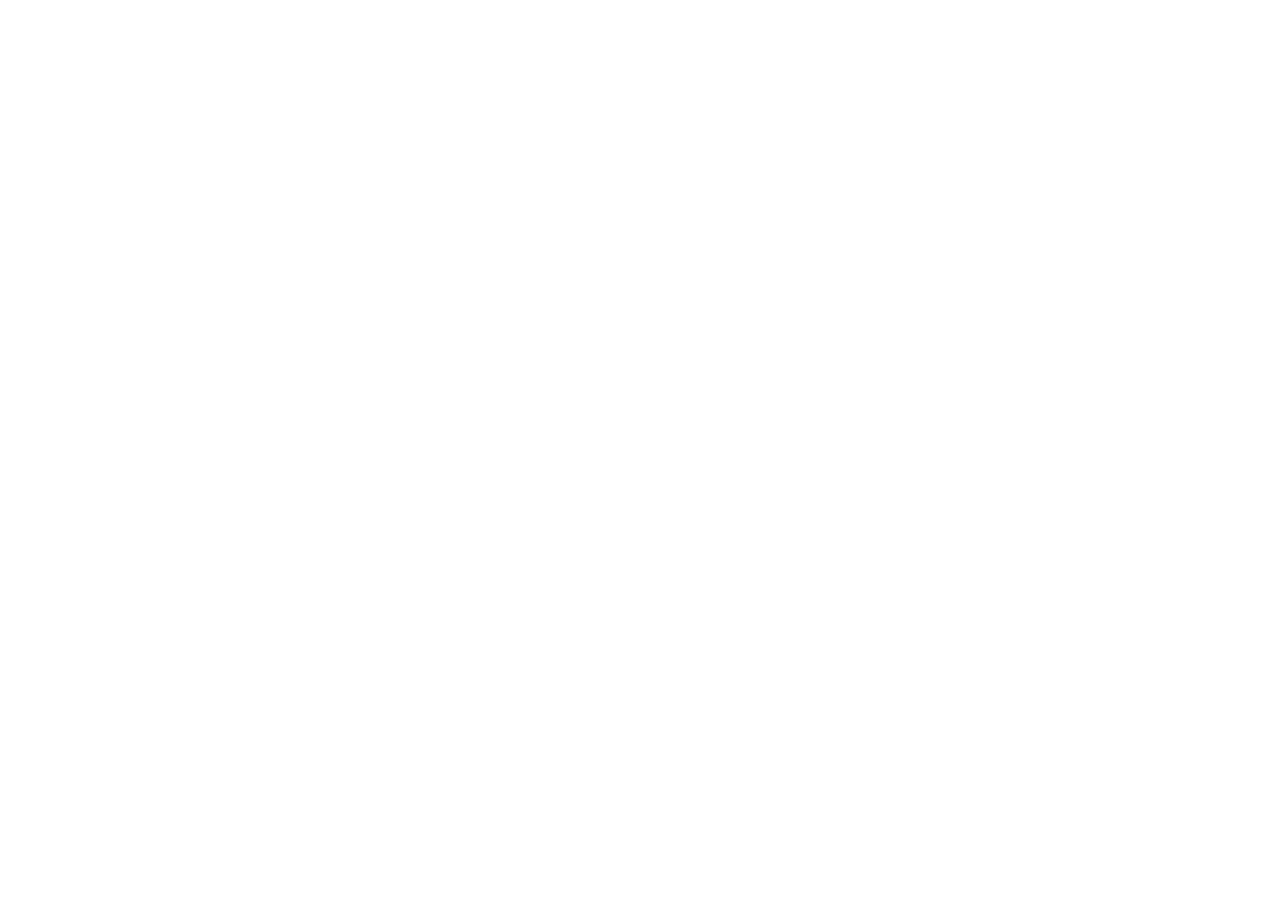
==== index.html @ 2063af62 "提交" ====
<!DOCTYPE html>
<html lang="zh-CN">

<head>
    <meta charset="UTF-8">
    <meta name="viewport" content="width=device-width, initial-scale=1.0">
    <meta http-equiv="X-UA-Compatible" content="ie=edge">
    <title>Document</title>
</head>

<body>

</body>

</html>
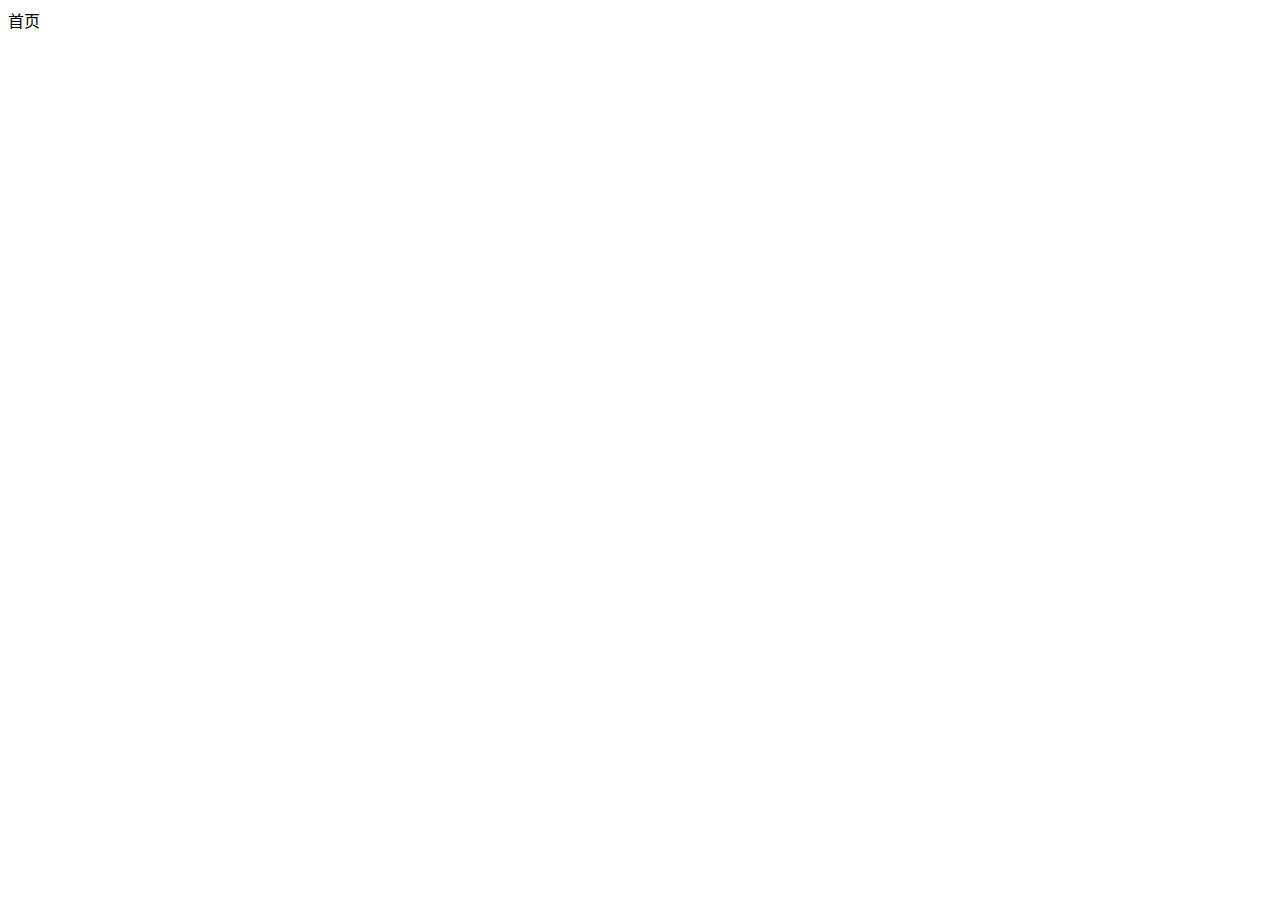
==== commit bdd2f0d2: "已经完成了登录和注册功能" ====
--- a/index.html
+++ b/index.html
@@ -9,7 +9,7 @@
 </head>
 
 <body>
-
+    首页
 </body>
 
 </html>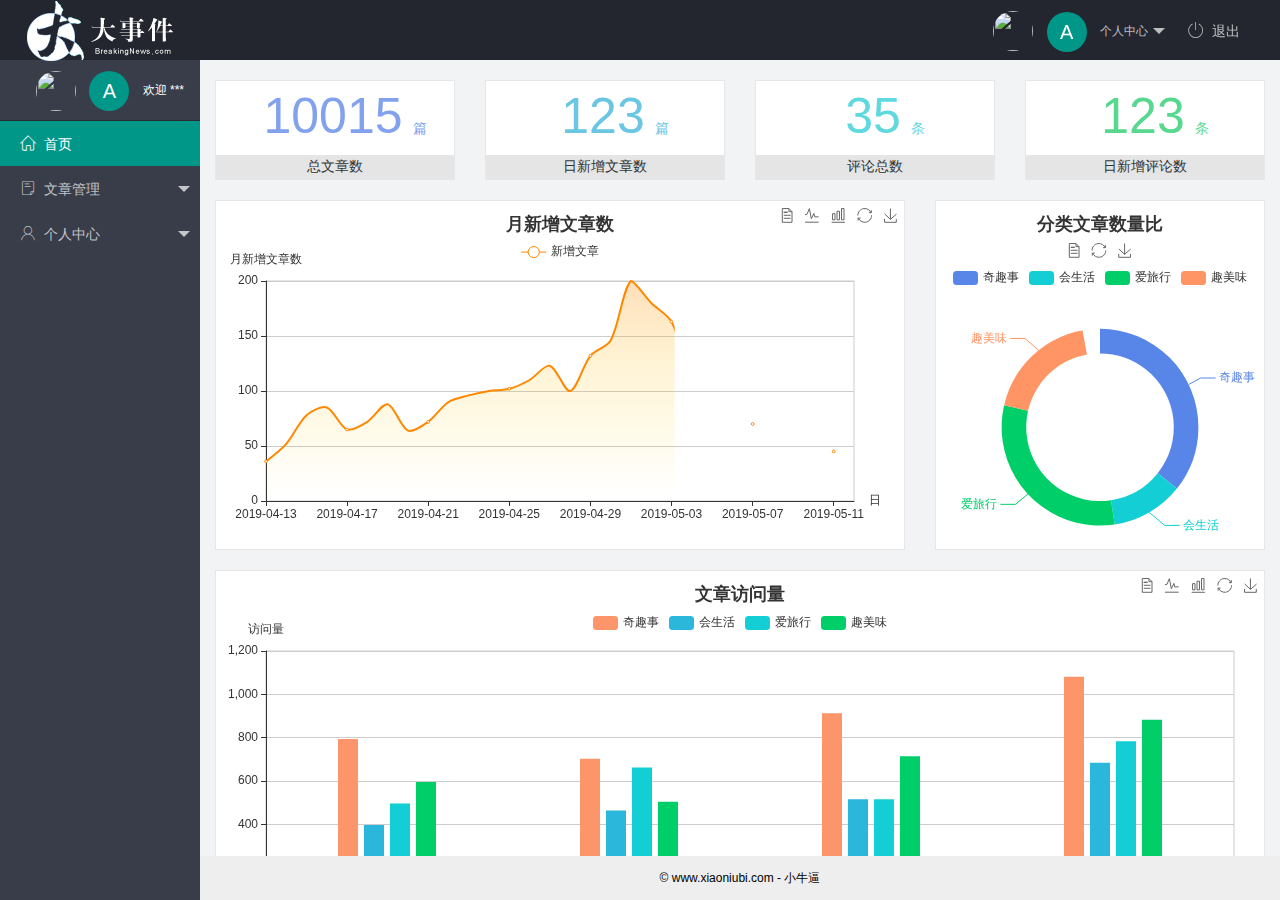
==== commit d92755c7: "完成了主页功能的开发" ====
--- a/index.html
+++ b/index.html
@@ -1,15 +1,106 @@
 <!DOCTYPE html>
-<html lang="zh-CN">
+<html lang="en">
 
 <head>
-    <meta charset="UTF-8">
-    <meta name="viewport" content="width=device-width, initial-scale=1.0">
-    <meta http-equiv="X-UA-Compatible" content="ie=edge">
-    <title>Document</title>
+    <meta charset="UTF-8" />
+    <meta name="viewport" content="width=device-width, initial-scale=1.0" />
+    <title>后台主页</title>
+    <!-- 导入 layui 的样式表 -->
+    <link rel="stylesheet" href="/assets/lib/layui/css/layui.css" />
+    <!-- 导入第三方图标库 -->
+    <link rel="stylesheet" href="/assets/fonts/iconfont.css" />
+    <!-- 导入自己的css -->
+    <link rel="stylesheet" href="/assets/css/index.css">
 </head>
 
-<body>
-    首页
+<body class="layui-layout-body">
+    <div class="layui-layout layui-layout-admin">
+        <div class="layui-header">
+            <div class="layui-logo">
+                <img src="/assets/images/logo.png" alt="" />
+            </div>
+            <!-- 头部区域（可配合layui已有的水平导航） -->
+            <ul class="layui-nav layui-layout-right">
+                <li class="layui-nav-item">
+                    <a href="javascript:;" class="userinfo">
+                        <img src="http://t.cn/RCzsdCq" class="layui-nav-img" />
+                        <span class="text-avatar">A</span>
+                        个人中心
+                    </a>
+                    <dl class="layui-nav-child">
+                        <dd><a href="">基本资料</a></dd>
+                        <dd><a href="">更换头像</a></dd>
+                        <dd><a href="">重置密码</a></dd>
+                    </dl>
+                </li>
+                <li class="layui-nav-item" id="btnLogout">
+                    <a href="javascript:;"><span class="iconfont icon-tuichu"></span>退出</a>
+                </li>
+            </ul>
+        </div>
+
+        <div class="layui-side layui-bg-black">
+            <div class="layui-side-scroll">
+                <div class="userinfo">
+                    <img src="http://t.cn/RCzsdCq" class="layui-nav-img" />
+                    <span class="text-avatar">A</span>
+                    <span id="welcome">欢迎 ***</span>
+                </div>
+                <!-- 左侧导航区域（可配合layui已有的垂直导航） -->
+                <ul class="layui-nav layui-nav-tree" lay-shrink="all">
+                    <li class="layui-nav-item layui-this">
+                        <a href="/home/dashboard.html" target="fm"><span class="iconfont icon-home "></span>首页</a>
+                    </li>
+                    <li class="layui-nav-item">
+                        <a class="" href="javascript:;"><span class="iconfont icon-16"></span>文章管理</a>
+                        <dl class="layui-nav-child">
+                            <dd>
+                                <a href="javascript:;"><i class="layui-icon layui-icon-app"></i>文章类别</a>
+                            </dd>
+                            <dd>
+                                <a href="javascript:;"><i class="layui-icon layui-icon-app"></i>文章列表</a>
+                            </dd>
+                            <dd>
+                                <a href="javascript:;"><i class="layui-icon layui-icon-app"></i>发布文章</a>
+                            </dd>
+                        </dl>
+                    </li>
+                    <li class="layui-nav-item">
+                        <a href="javascript:;"><span class="iconfont icon-user"></span>个人中心</a>
+                        <dl class="layui-nav-child">
+                            <dd>
+                                <a href="javascript:;"><i class="layui-icon layui-icon-app"></i>基本资料</a>
+                            </dd>
+                            <dd>
+                                <a href="javascript:;"><i class="layui-icon layui-icon-app"></i>更换头像</a>
+                            </dd>
+                            <dd>
+                                <a href="javascript:;"><i class="layui-icon layui-icon-app"></i>重置密码</a>
+                            </dd>
+                        </dl>
+                    </li>
+                </ul>
+            </div>
+        </div>
+
+        <div class="layui-body">
+            <!-- 内容主体区域 -->
+            <iframe name="fm" src="/home/dashboard.html" frameborder="0"></iframe>
+        </div>
+
+        <div class="layui-footer">
+            <!-- 底部固定区域 -->
+            © www.xiaoniubi.com - 小牛逼
+        </div>
+    </div>
+    <!-- 导入 layui 的JS文件 -->
+    <script src="/assets/lib/layui/layui.all.js"></script>
+    <!-- 导入 jQuery -->
+    <script src="/assets/lib/jquery.js"></script>
+    <!-- 导入自己封装的 baseAPI -->
+    <script src="/assets/js/baseAPI.js"></script>
+    <!-- 导入自己的 js 文件 -->
+    <script src="/assets/js/index.js"></script>
 </body>
 
 </html>--- a/assets/lib/layui/css/layui.css
+++ b/assets/lib/layui/css/layui.css
@@ -0,0 +1,2 @@
+/** layui-v2.5.5 MIT License By https://www.layui.com */
+ .layui-inline,img{display:inline-block;vertical-align:middle}h1,h2,h3,h4,h5,h6{font-weight:400}.layui-edge,.layui-header,.layui-inline,.layui-main{position:relative}.layui-body,.layui-edge,.layui-elip{overflow:hidden}.layui-btn,.layui-edge,.layui-inline,img{vertical-align:middle}.layui-btn,.layui-disabled,.layui-icon,.layui-unselect{-moz-user-select:none;-webkit-user-select:none;-ms-user-select:none}.layui-elip,.layui-form-checkbox span,.layui-form-pane .layui-form-label{text-overflow:ellipsis;white-space:nowrap}.layui-breadcrumb,.layui-tree-btnGroup{visibility:hidden}blockquote,body,button,dd,div,dl,dt,form,h1,h2,h3,h4,h5,h6,input,li,ol,p,pre,td,textarea,th,ul{margin:0;padding:0;-webkit-tap-highlight-color:rgba(0,0,0,0)}a:active,a:hover{outline:0}img{border:none}li{list-style:none}table{border-collapse:collapse;border-spacing:0}h4,h5,h6{font-size:100%}button,input,optgroup,option,select,textarea{font-family:inherit;font-size:inherit;font-style:inherit;font-weight:inherit;outline:0}pre{white-space:pre-wrap;white-space:-moz-pre-wrap;white-space:-pre-wrap;white-space:-o-pre-wrap;word-wrap:break-word}body{line-height:24px;font:14px Helvetica Neue,Helvetica,PingFang SC,Tahoma,Arial,sans-serif}hr{height:1px;margin:10px 0;border:0;clear:both}a{color:#333;text-decoration:none}a:hover{color:#777}a cite{font-style:normal;*cursor:pointer}.layui-border-box,.layui-border-box *{box-sizing:border-box}.layui-box,.layui-box *{box-sizing:content-box}.layui-clear{clear:both;*zoom:1}.layui-clear:after{content:'\20';clear:both;*zoom:1;display:block;height:0}.layui-inline{*display:inline;*zoom:1}.layui-edge{display:inline-block;width:0;height:0;border-width:6px;border-style:dashed;border-color:transparent}.layui-edge-top{top:-4px;border-bottom-color:#999;border-bottom-style:solid}.layui-edge-right{border-left-color:#999;border-left-style:solid}.layui-edge-bottom{top:2px;border-top-color:#999;border-top-style:solid}.layui-edge-left{border-right-color:#999;border-right-style:solid}.layui-disabled,.layui-disabled:hover{color:#d2d2d2!important;cursor:not-allowed!important}.layui-circle{border-radius:100%}.layui-show{display:block!important}.layui-hide{display:none!important}@font-face{font-family:layui-icon;src:url(../font/iconfont.eot?v=250);src:url(../font/iconfont.eot?v=250#iefix) format('embedded-opentype'),url(../font/iconfont.woff2?v=250) format('woff2'),url(../font/iconfont.woff?v=250) format('woff'),url(../font/iconfont.ttf?v=250) format('truetype'),url(../font/iconfont.svg?v=250#layui-icon) format('svg')}.layui-icon{font-family:layui-icon!important;font-size:16px;font-style:normal;-webkit-font-smoothing:antialiased;-moz-osx-font-smoothing:grayscale}.layui-icon-reply-fill:before{content:"\e611"}.layui-icon-set-fill:before{content:"\e614"}.layui-icon-menu-fill:before{content:"\e60f"}.layui-icon-search:before{content:"\e615"}.layui-icon-share:before{content:"\e641"}.layui-icon-set-sm:before{content:"\e620"}.layui-icon-engine:before{content:"\e628"}.layui-icon-close:before{content:"\1006"}.layui-icon-close-fill:before{content:"\1007"}.layui-icon-chart-screen:before{content:"\e629"}.layui-icon-star:before{content:"\e600"}.layui-icon-circle-dot:before{content:"\e617"}.layui-icon-chat:before{content:"\e606"}.layui-icon-release:before{content:"\e609"}.layui-icon-list:before{content:"\e60a"}.layui-icon-chart:before{content:"\e62c"}.layui-icon-ok-circle:before{content:"\1005"}.layui-icon-layim-theme:before{content:"\e61b"}.layui-icon-table:before{content:"\e62d"}.layui-icon-right:before{content:"\e602"}.layui-icon-left:before{content:"\e603"}.layui-icon-cart-simple:before{content:"\e698"}.layui-icon-face-cry:before{content:"\e69c"}.layui-icon-face-smile:before{content:"\e6af"}.layui-icon-survey:before{content:"\e6b2"}.layui-icon-tree:before{content:"\e62e"}.layui-icon-upload-circle:before{content:"\e62f"}.layui-icon-add-circle:before{content:"\e61f"}.layui-icon-download-circle:before{content:"\e601"}.layui-icon-templeate-1:before{content:"\e630"}.layui-icon-util:before{content:"\e631"}.layui-icon-face-surprised:before{content:"\e664"}.layui-icon-edit:before{content:"\e642"}.layui-icon-speaker:before{content:"\e645"}.layui-icon-down:before{content:"\e61a"}.layui-icon-file:before{content:"\e621"}.layui-icon-layouts:before{content:"\e632"}.layui-icon-rate-half:before{content:"\e6c9"}.layui-icon-add-circle-fine:before{content:"\e608"}.layui-icon-prev-circle:before{content:"\e633"}.layui-icon-read:before{content:"\e705"}.layui-icon-404:before{content:"\e61c"}.layui-icon-carousel:before{content:"\e634"}.layui-icon-help:before{content:"\e607"}.layui-icon-code-circle:before{content:"\e635"}.layui-icon-water:before{content:"\e636"}.layui-icon-username:before{content:"\e66f"}.layui-icon-find-fill:before{content:"\e670"}.layui-icon-about:before{content:"\e60b"}.layui-icon-location:before{content:"\e715"}.layui-icon-up:before{content:"\e619"}.layui-icon-pause:before{content:"\e651"}.layui-icon-date:before{content:"\e637"}.layui-icon-layim-uploadfile:before{content:"\e61d"}.layui-icon-delete:before{content:"\e640"}.layui-icon-play:before{content:"\e652"}.layui-icon-top:before{content:"\e604"}.layui-icon-friends:before{content:"\e612"}.layui-icon-refresh-3:before{content:"\e9aa"}.layui-icon-ok:before{content:"\e605"}.layui-icon-layer:before{content:"\e638"}.layui-icon-face-smile-fine:before{content:"\e60c"}.layui-icon-dollar:before{content:"\e659"}.layui-icon-group:before{content:"\e613"}.layui-icon-layim-download:before{content:"\e61e"}.layui-icon-picture-fine:before{content:"\e60d"}.layui-icon-link:before{content:"\e64c"}.layui-icon-diamond:before{content:"\e735"}.layui-icon-log:before{content:"\e60e"}.layui-icon-rate-solid:before{content:"\e67a"}.layui-icon-fonts-del:before{content:"\e64f"}.layui-icon-unlink:before{content:"\e64d"}.layui-icon-fonts-clear:before{content:"\e639"}.layui-icon-triangle-r:before{content:"\e623"}.layui-icon-circle:before{content:"\e63f"}.layui-icon-radio:before{content:"\e643"}.layui-icon-align-center:before{content:"\e647"}.layui-icon-align-right:before{content:"\e648"}.layui-icon-align-left:before{content:"\e649"}.layui-icon-loading-1:before{content:"\e63e"}.layui-icon-return:before{content:"\e65c"}.layui-icon-fonts-strong:before{content:"\e62b"}.layui-icon-upload:before{content:"\e67c"}.layui-icon-dialogue:before{content:"\e63a"}.layui-icon-video:before{content:"\e6ed"}.layui-icon-headset:before{content:"\e6fc"}.layui-icon-cellphone-fine:before{content:"\e63b"}.layui-icon-add-1:before{content:"\e654"}.layui-icon-face-smile-b:before{content:"\e650"}.layui-icon-fonts-html:before{content:"\e64b"}.layui-icon-form:before{content:"\e63c"}.layui-icon-cart:before{content:"\e657"}.layui-icon-camera-fill:before{content:"\e65d"}.layui-icon-tabs:before{content:"\e62a"}.layui-icon-fonts-code:before{content:"\e64e"}.layui-icon-fire:before{content:"\e756"}.layui-icon-set:before{content:"\e716"}.layui-icon-fonts-u:before{content:"\e646"}.layui-icon-triangle-d:before{content:"\e625"}.layui-icon-tips:before{content:"\e702"}.layui-icon-picture:before{content:"\e64a"}.layui-icon-more-vertical:before{content:"\e671"}.layui-icon-flag:before{content:"\e66c"}.layui-icon-loading:before{content:"\e63d"}.layui-icon-fonts-i:before{content:"\e644"}.layui-icon-refresh-1:before{content:"\e666"}.layui-icon-rmb:before{content:"\e65e"}.layui-icon-home:before{content:"\e68e"}.layui-icon-user:before{content:"\e770"}.layui-icon-notice:before{content:"\e667"}.layui-icon-login-weibo:before{content:"\e675"}.layui-icon-voice:before{content:"\e688"}.layui-icon-upload-drag:before{content:"\e681"}.layui-icon-login-qq:before{content:"\e676"}.layui-icon-snowflake:before{content:"\e6b1"}.layui-icon-file-b:before{content:"\e655"}.layui-icon-template:before{content:"\e663"}.layui-icon-auz:before{content:"\e672"}.layui-icon-console:before{content:"\e665"}.layui-icon-app:before{content:"\e653"}.layui-icon-prev:before{content:"\e65a"}.layui-icon-website:before{content:"\e7ae"}.layui-icon-next:before{content:"\e65b"}.layui-icon-component:before{content:"\e857"}.layui-icon-more:before{content:"\e65f"}.layui-icon-login-wechat:before{content:"\e677"}.layui-icon-shrink-right:before{content:"\e668"}.layui-icon-spread-left:before{content:"\e66b"}.layui-icon-camera:before{content:"\e660"}.layui-icon-note:before{content:"\e66e"}.layui-icon-refresh:before{content:"\e669"}.layui-icon-female:before{content:"\e661"}.layui-icon-male:before{content:"\e662"}.layui-icon-password:before{content:"\e673"}.layui-icon-senior:before{content:"\e674"}.layui-icon-theme:before{content:"\e66a"}.layui-icon-tread:before{content:"\e6c5"}.layui-icon-praise:before{content:"\e6c6"}.layui-icon-star-fill:before{content:"\e658"}.layui-icon-rate:before{content:"\e67b"}.layui-icon-template-1:before{content:"\e656"}.layui-icon-vercode:before{content:"\e679"}.layui-icon-cellphone:before{content:"\e678"}.layui-icon-screen-full:before{content:"\e622"}.layui-icon-screen-restore:before{content:"\e758"}.layui-icon-cols:before{content:"\e610"}.layui-icon-export:before{content:"\e67d"}.layui-icon-print:before{content:"\e66d"}.layui-icon-slider:before{content:"\e714"}.layui-icon-addition:before{content:"\e624"}.layui-icon-subtraction:before{content:"\e67e"}.layui-icon-service:before{content:"\e626"}.layui-icon-transfer:before{content:"\e691"}.layui-main{width:1140px;margin:0 auto}.layui-header{z-index:1000;height:60px}.layui-header a:hover{transition:all .5s;-webkit-transition:all .5s}.layui-side{position:fixed;left:0;top:0;bottom:0;z-index:999;width:200px;overflow-x:hidden}.layui-side-scroll{position:relative;width:220px;height:100%;overflow-x:hidden}.layui-body{position:absolute;left:200px;right:0;top:0;bottom:0;z-index:998;width:auto;overflow-y:auto;box-sizing:border-box}.layui-layout-body{overflow:hidden}.layui-layout-admin .layui-header{background-color:#23262E}.layui-layout-admin .layui-side{top:60px;width:200px;overflow-x:hidden}.layui-layout-admin .layui-body{position:fixed;top:60px;bottom:44px}.layui-layout-admin .layui-main{width:auto;margin:0 15px}.layui-layout-admin .layui-footer{position:fixed;left:200px;right:0;bottom:0;height:44px;line-height:44px;padding:0 15px;background-color:#eee}.layui-layout-admin .layui-logo{position:absolute;left:0;top:0;width:200px;height:100%;line-height:60px;text-align:center;color:#009688;font-size:16px}.layui-layout-admin .layui-header .layui-nav{background:0 0}.layui-layout-left{position:absolute!important;left:200px;top:0}.layui-layout-right{position:absolute!important;right:0;top:0}.layui-container{position:relative;margin:0 auto;padding:0 15px;box-sizing:border-box}.layui-fluid{position:relative;margin:0 auto;padding:0 15px}.layui-row:after,.layui-row:before{content:'';display:block;clear:both}.layui-col-lg1,.layui-col-lg10,.layui-col-lg11,.layui-col-lg12,.layui-col-lg2,.layui-col-lg3,.layui-col-lg4,.layui-col-lg5,.layui-col-lg6,.layui-col-lg7,.layui-col-lg8,.layui-col-lg9,.layui-col-md1,.layui-col-md10,.layui-col-md11,.layui-col-md12,.layui-col-md2,.layui-col-md3,.layui-col-md4,.layui-col-md5,.layui-col-md6,.layui-col-md7,.layui-col-md8,.layui-col-md9,.layui-col-sm1,.layui-col-sm10,.layui-col-sm11,.layui-col-sm12,.layui-col-sm2,.layui-col-sm3,.layui-col-sm4,.layui-col-sm5,.layui-col-sm6,.layui-col-sm7,.layui-col-sm8,.layui-col-sm9,.layui-col-xs1,.layui-col-xs10,.layui-col-xs11,.layui-col-xs12,.layui-col-xs2,.layui-col-xs3,.layui-col-xs4,.layui-col-xs5,.layui-col-xs6,.layui-col-xs7,.layui-col-xs8,.layui-col-xs9{position:relative;display:block;box-sizing:border-box}.layui-col-xs1,.layui-col-xs10,.layui-col-xs11,.layui-col-xs12,.layui-col-xs2,.layui-col-xs3,.layui-col-xs4,.layui-col-xs5,.layui-col-xs6,.layui-col-xs7,.layui-col-xs8,.layui-col-xs9{float:left}.layui-col-xs1{width:8.33333333%}.layui-col-xs2{width:16.66666667%}.layui-col-xs3{width:25%}.layui-col-xs4{width:33.33333333%}.layui-col-xs5{width:41.66666667%}.layui-col-xs6{width:50%}.layui-col-xs7{width:58.33333333%}.layui-col-xs8{width:66.66666667%}.layui-col-xs9{width:75%}.layui-col-xs10{width:83.33333333%}.layui-col-xs11{width:91.66666667%}.layui-col-xs12{width:100%}.layui-col-xs-offset1{margin-left:8.33333333%}.layui-col-xs-offset2{margin-left:16.66666667%}.layui-col-xs-offset3{margin-left:25%}.layui-col-xs-offset4{margin-left:33.33333333%}.layui-col-xs-offset5{margin-left:41.66666667%}.layui-col-xs-offset6{margin-left:50%}.layui-col-xs-offset7{margin-left:58.33333333%}.layui-col-xs-offset8{margin-left:66.66666667%}.layui-col-xs-offset9{margin-left:75%}.layui-col-xs-offset10{margin-left:83.33333333%}.layui-col-xs-offset11{margin-left:91.66666667%}.layui-col-xs-offset12{margin-left:100%}@media screen and (max-width:768px){.layui-hide-xs{display:none!important}.layui-show-xs-block{display:block!important}.layui-show-xs-inline{display:inline!important}.layui-show-xs-inline-block{display:inline-block!important}}@media screen and (min-width:768px){.layui-container{width:750px}.layui-hide-sm{display:none!important}.layui-show-sm-block{display:block!important}.layui-show-sm-inline{display:inline!important}.layui-show-sm-inline-block{display:inline-block!important}.layui-col-sm1,.layui-col-sm10,.layui-col-sm11,.layui-col-sm12,.layui-col-sm2,.layui-col-sm3,.layui-col-sm4,.layui-col-sm5,.layui-col-sm6,.layui-col-sm7,.layui-col-sm8,.layui-col-sm9{float:left}.layui-col-sm1{width:8.33333333%}.layui-col-sm2{width:16.66666667%}.layui-col-sm3{width:25%}.layui-col-sm4{width:33.33333333%}.layui-col-sm5{width:41.66666667%}.layui-col-sm6{width:50%}.layui-col-sm7{width:58.33333333%}.layui-col-sm8{width:66.66666667%}.layui-col-sm9{width:75%}.layui-col-sm10{width:83.33333333%}.layui-col-sm11{width:91.66666667%}.layui-col-sm12{width:100%}.layui-col-sm-offset1{margin-left:8.33333333%}.layui-col-sm-offset2{margin-left:16.66666667%}.layui-col-sm-offset3{margin-left:25%}.layui-col-sm-offset4{margin-left:33.33333333%}.layui-col-sm-offset5{margin-left:41.66666667%}.layui-col-sm-offset6{margin-left:50%}.layui-col-sm-offset7{margin-left:58.33333333%}.layui-col-sm-offset8{margin-left:66.66666667%}.layui-col-sm-offset9{margin-left:75%}.layui-col-sm-offset10{margin-left:83.33333333%}.layui-col-sm-offset11{margin-left:91.66666667%}.layui-col-sm-offset12{margin-left:100%}}@media screen and (min-width:992px){.layui-container{width:970px}.layui-hide-md{display:none!important}.layui-show-md-block{display:block!important}.layui-show-md-inline{display:inline!important}.layui-show-md-inline-block{display:inline-block!important}.layui-col-md1,.layui-col-md10,.layui-col-md11,.layui-col-md12,.layui-col-md2,.layui-col-md3,.layui-col-md4,.layui-col-md5,.layui-col-md6,.layui-col-md7,.layui-col-md8,.layui-col-md9{float:left}.layui-col-md1{width:8.33333333%}.layui-col-md2{width:16.66666667%}.layui-col-md3{width:25%}.layui-col-md4{width:33.33333333%}.layui-col-md5{width:41.66666667%}.layui-col-md6{width:50%}.layui-col-md7{width:58.33333333%}.layui-col-md8{width:66.66666667%}.layui-col-md9{width:75%}.layui-col-md10{width:83.33333333%}.layui-col-md11{width:91.66666667%}.layui-col-md12{width:100%}.layui-col-md-offset1{margin-left:8.33333333%}.layui-col-md-offset2{margin-left:16.66666667%}.layui-col-md-offset3{margin-left:25%}.layui-col-md-offset4{margin-left:33.33333333%}.layui-col-md-offset5{margin-left:41.66666667%}.layui-col-md-offset6{margin-left:50%}.layui-col-md-offset7{margin-left:58.33333333%}.layui-col-md-offset8{margin-left:66.66666667%}.layui-col-md-offset9{margin-left:75%}.layui-col-md-offset10{margin-left:83.33333333%}.layui-col-md-offset11{margin-left:91.66666667%}.layui-col-md-offset12{margin-left:100%}}@media screen and (min-width:1200px){.layui-container{width:1170px}.layui-hide-lg{display:none!important}.layui-show-lg-block{display:block!important}.layui-show-lg-inline{display:inline!important}.layui-show-lg-inline-block{display:inline-block!important}.layui-col-lg1,.layui-col-lg10,.layui-col-lg11,.layui-col-lg12,.layui-col-lg2,.layui-col-lg3,.layui-col-lg4,.layui-col-lg5,.layui-col-lg6,.layui-col-lg7,.layui-col-lg8,.layui-col-lg9{float:left}.layui-col-lg1{width:8.33333333%}.layui-col-lg2{width:16.66666667%}.layui-col-lg3{width:25%}.layui-col-lg4{width:33.33333333%}.layui-col-lg5{width:41.66666667%}.layui-col-lg6{width:50%}.layui-col-lg7{width:58.33333333%}.layui-col-lg8{width:66.66666667%}.layui-col-lg9{width:75%}.layui-col-lg10{width:83.33333333%}.layui-col-lg11{width:91.66666667%}.layui-col-lg12{width:100%}.layui-col-lg-offset1{margin-left:8.33333333%}.layui-col-lg-offset2{margin-left:16.66666667%}.layui-col-lg-offset3{margin-left:25%}.layui-col-lg-offset4{margin-left:33.33333333%}.layui-col-lg-offset5{margin-left:41.66666667%}.layui-col-lg-offset6{margin-left:50%}.layui-col-lg-offset7{margin-left:58.33333333%}.layui-col-lg-offset8{margin-left:66.66666667%}.layui-col-lg-offset9{margin-left:75%}.layui-col-lg-offset10{margin-left:83.33333333%}.layui-col-lg-offset11{margin-left:91.66666667%}.layui-col-lg-offset12{margin-left:100%}}.layui-col-space1{margin:-.5px}.layui-col-space1>*{padding:.5px}.layui-col-space3{margin:-1.5px}.layui-col-space3>*{padding:1.5px}.layui-col-space5{margin:-2.5px}.layui-col-space5>*{padding:2.5px}.layui-col-space8{margin:-3.5px}.layui-col-space8>*{padding:3.5px}.layui-col-space10{margin:-5px}.layui-col-space10>*{padding:5px}.layui-col-space12{margin:-6px}.layui-col-space12>*{padding:6px}.layui-col-space15{margin:-7.5px}.layui-col-space15>*{padding:7.5px}.layui-col-space18{margin:-9px}.layui-col-space18>*{padding:9px}.layui-col-space20{margin:-10px}.layui-col-space20>*{padding:10px}.layui-col-space22{margin:-11px}.layui-col-space22>*{padding:11px}.layui-col-space25{margin:-12.5px}.layui-col-space25>*{padding:12.5px}.layui-col-space30{margin:-15px}.layui-col-space30>*{padding:15px}.layui-btn,.layui-input,.layui-select,.layui-textarea,.layui-upload-button{outline:0;-webkit-appearance:none;transition:all .3s;-webkit-transition:all .3s;box-sizing:border-box}.layui-elem-quote{margin-bottom:10px;padding:15px;line-height:22px;border-left:5px solid #009688;border-radius:0 2px 2px 0;background-color:#f2f2f2}.layui-quote-nm{border-style:solid;border-width:1px 1px 1px 5px;background:0 0}.layui-elem-field{margin-bottom:10px;padding:0;border-width:1px;border-style:solid}.layui-elem-field legend{margin-left:20px;padding:0 10px;font-size:20px;font-weight:300}.layui-field-title{margin:10px 0 20px;border-width:1px 0 0}.layui-field-box{padding:10px 15px}.layui-field-title .layui-field-box{padding:10px 0}.layui-progress{position:relative;height:6px;border-radius:20px;background-color:#e2e2e2}.layui-progress-bar{position:absolute;left:0;top:0;width:0;max-width:100%;height:6px;border-radius:20px;text-align:right;background-color:#5FB878;transition:all .3s;-webkit-transition:all .3s}.layui-progress-big,.layui-progress-big .layui-progress-bar{height:18px;line-height:18px}.layui-progress-text{position:relative;top:-20px;line-height:18px;font-size:12px;color:#666}.layui-progress-big .layui-progress-text{position:static;padding:0 10px;color:#fff}.layui-collapse{border-width:1px;border-style:solid;border-radius:2px}.layui-colla-content,.layui-colla-item{border-top-width:1px;border-top-style:solid}.layui-colla-item:first-child{border-top:none}.layui-colla-title{position:relative;height:42px;line-height:42px;padding:0 15px 0 35px;color:#333;background-color:#f2f2f2;cursor:pointer;font-size:14px;overflow:hidden}.layui-colla-content{display:none;padding:10px 15px;line-height:22px;color:#666}.layui-colla-icon{position:absolute;left:15px;top:0;font-size:14px}.layui-card{margin-bottom:15px;border-radius:2px;background-color:#fff;box-shadow:0 1px 2px 0 rgba(0,0,0,.05)}.layui-card:last-child{margin-bottom:0}.layui-card-header{position:relative;height:42px;line-height:42px;padding:0 15px;border-bottom:1px solid #f6f6f6;color:#333;border-radius:2px 2px 0 0;font-size:14px}.layui-bg-black,.layui-bg-blue,.layui-bg-cyan,.layui-bg-green,.layui-bg-orange,.layui-bg-red{color:#fff!important}.layui-card-body{position:relative;padding:10px 15px;line-height:24px}.layui-card-body[pad15]{padding:15px}.layui-card-body[pad20]{padding:20px}.layui-card-body .layui-table{margin:5px 0}.layui-card .layui-tab{margin:0}.layui-panel-window{position:relative;padding:15px;border-radius:0;border-top:5px solid #E6E6E6;background-color:#fff}.layui-auxiliar-moving{position:fixed;left:0;right:0;top:0;bottom:0;width:100%;height:100%;background:0 0;z-index:9999999999}.layui-form-label,.layui-form-mid,.layui-form-select,.layui-input-block,.layui-input-inline,.layui-textarea{position:relative}.layui-bg-red{background-color:#FF5722!important}.layui-bg-orange{background-color:#FFB800!important}.layui-bg-green{background-color:#009688!important}.layui-bg-cyan{background-color:#2F4056!important}.layui-bg-blue{background-color:#1E9FFF!important}.layui-bg-black{background-color:#393D49!important}.layui-bg-gray{background-color:#eee!important;color:#666!important}.layui-badge-rim,.layui-colla-content,.layui-colla-item,.layui-collapse,.layui-elem-field,.layui-form-pane .layui-form-item[pane],.layui-form-pane .layui-form-label,.layui-input,.layui-layedit,.layui-layedit-tool,.layui-quote-nm,.layui-select,.layui-tab-bar,.layui-tab-card,.layui-tab-title,.layui-tab-title .layui-this:after,.layui-textarea{border-color:#e6e6e6}.layui-timeline-item:before,hr{background-color:#e6e6e6}.layui-text{line-height:22px;font-size:14px;color:#666}.layui-text h1,.layui-text h2,.layui-text h3{font-weight:500;color:#333}.layui-text h1{font-size:30px}.layui-text h2{font-size:24px}.layui-text h3{font-size:18px}.layui-text a:not(.layui-btn){color:#01AAED}.layui-text a:not(.layui-btn):hover{text-decoration:underline}.layui-text ul{padding:5px 0 5px 15px}.layui-text ul li{margin-top:5px;list-style-type:disc}.layui-text em,.layui-word-aux{color:#999!important;padding:0 5px!important}.layui-btn{display:inline-block;height:38px;line-height:38px;padding:0 18px;background-color:#009688;color:#fff;white-space:nowrap;text-align:center;font-size:14px;border:none;border-radius:2px;cursor:pointer}.layui-btn:hover{opacity:.8;filter:alpha(opacity=80);color:#fff}.layui-btn:active{opacity:1;filter:alpha(opacity=100)}.layui-btn+.layui-btn{margin-left:10px}.layui-btn-container{font-size:0}.layui-btn-container .layui-btn{margin-right:10px;margin-bottom:10px}.layui-btn-container .layui-btn+.layui-btn{margin-left:0}.layui-table .layui-btn-container .layui-btn{margin-bottom:9px}.layui-btn-radius{border-radius:100px}.layui-btn .layui-icon{margin-right:3px;font-size:18px;vertical-align:bottom;vertical-align:middle\9}.layui-btn-primary{border:1px solid #C9C9C9;background-color:#fff;color:#555}.layui-btn-primary:hover{border-color:#009688;color:#333}.layui-btn-normal{background-color:#1E9FFF}.layui-btn-warm{background-color:#FFB800}.layui-btn-danger{background-color:#FF5722}.layui-btn-checked{background-color:#5FB878}.layui-btn-disabled,.layui-btn-disabled:active,.layui-btn-disabled:hover{border:1px solid #e6e6e6;background-color:#FBFBFB;color:#C9C9C9;cursor:not-allowed;opacity:1}.layui-btn-lg{height:44px;line-height:44px;padding:0 25px;font-size:16px}.layui-btn-sm{height:30px;line-height:30px;padding:0 10px;font-size:12px}.layui-btn-sm i{font-size:16px!important}.layui-btn-xs{height:22px;line-height:22px;padding:0 5px;font-size:12px}.layui-btn-xs i{font-size:14px!important}.layui-btn-group{display:inline-block;vertical-align:middle;font-size:0}.layui-btn-group .layui-btn{margin-left:0!important;margin-right:0!important;border-left:1px solid rgba(255,255,255,.5);border-radius:0}.layui-btn-group .layui-btn-primary{border-left:none}.layui-btn-group .layui-btn-primary:hover{border-color:#C9C9C9;color:#009688}.layui-btn-group .layui-btn:first-child{border-left:none;border-radius:2px 0 0 2px}.layui-btn-group .layui-btn-primary:first-child{border-left:1px solid #c9c9c9}.layui-btn-group .layui-btn:last-child{border-radius:0 2px 2px 0}.layui-btn-group .layui-btn+.layui-btn{margin-left:0}.layui-btn-group+.layui-btn-group{margin-left:10px}.layui-btn-fluid{width:100%}.layui-input,.layui-select,.layui-textarea{height:38px;line-height:1.3;line-height:38px\9;border-width:1px;border-style:solid;background-color:#fff;border-radius:2px}.layui-input::-webkit-input-placeholder,.layui-select::-webkit-input-placeholder,.layui-textarea::-webkit-input-placeholder{line-height:1.3}.layui-input,.layui-textarea{display:block;width:100%;padding-left:10px}.layui-input:hover,.layui-textarea:hover{border-color:#D2D2D2!important}.layui-input:focus,.layui-textarea:focus{border-color:#C9C9C9!important}.layui-textarea{min-height:100px;height:auto;line-height:20px;padding:6px 10px;resize:vertical}.layui-select{padding:0 10px}.layui-form input[type=checkbox],.layui-form input[type=radio],.layui-form select{display:none}.layui-form [lay-ignore]{display:initial}.layui-form-item{margin-bottom:15px;clear:both;*zoom:1}.layui-form-item:after{content:'\20';clear:both;*zoom:1;display:block;height:0}.layui-form-label{float:left;display:block;padding:9px 15px;width:80px;font-weight:400;line-height:20px;text-align:right}.layui-form-label-col{display:block;float:none;padding:9px 0;line-height:20px;text-align:left}.layui-form-item .layui-inline{margin-bottom:5px;margin-right:10px}.layui-input-block{margin-left:110px;min-height:36px}.layui-input-inline{display:inline-block;vertical-align:middle}.layui-form-item .layui-input-inline{float:left;width:190px;margin-right:10px}.layui-form-text .layui-input-inline{width:auto}.layui-form-mid{float:left;display:block;padding:9px 0!important;line-height:20px;margin-right:10px}.layui-form-danger+.layui-form-select .layui-input,.layui-form-danger:focus{border-color:#FF5722!important}.layui-form-select .layui-input{padding-right:30px;cursor:pointer}.layui-form-select .layui-edge{position:absolute;right:10px;top:50%;margin-top:-3px;cursor:pointer;border-width:6px;border-top-color:#c2c2c2;border-top-style:solid;transition:all .3s;-webkit-transition:all .3s}.layui-form-select dl{display:none;position:absolute;left:0;top:42px;padding:5px 0;z-index:899;min-width:100%;border:1px solid #d2d2d2;max-height:300px;overflow-y:auto;background-color:#fff;border-radius:2px;box-shadow:0 2px 4px rgba(0,0,0,.12);box-sizing:border-box}.layui-form-select dl dd,.layui-form-select dl dt{padding:0 10px;line-height:36px;white-space:nowrap;overflow:hidden;text-overflow:ellipsis}.layui-form-select dl dt{font-size:12px;color:#999}.layui-form-select dl dd{cursor:pointer}.layui-form-select dl dd:hover{background-color:#f2f2f2;-webkit-transition:.5s all;transition:.5s all}.layui-form-select .layui-select-group dd{padding-left:20px}.layui-form-select dl dd.layui-select-tips{padding-left:10px!important;color:#999}.layui-form-select dl dd.layui-this{background-color:#5FB878;color:#fff}.layui-form-checkbox,.layui-form-select dl dd.layui-disabled{background-color:#fff}.layui-form-selected dl{display:block}.layui-form-checkbox,.layui-form-checkbox *,.layui-form-switch{display:inline-block;vertical-align:middle}.layui-form-selected .layui-edge{margin-top:-9px;-webkit-transform:rotate(180deg);transform:rotate(180deg);margin-top:-3px\9}:root .layui-form-selected .layui-edge{margin-top:-9px\0/IE9}.layui-form-selectup dl{top:auto;bottom:42px}.layui-select-none{margin:5px 0;text-align:center;color:#999}.layui-select-disabled .layui-disabled{border-color:#eee!important}.layui-select-disabled .layui-edge{border-top-color:#d2d2d2}.layui-form-checkbox{position:relative;height:30px;line-height:30px;margin-right:10px;padding-right:30px;cursor:pointer;font-size:0;-webkit-transition:.1s linear;transition:.1s linear;box-sizing:border-box}.layui-form-checkbox span{padding:0 10px;height:100%;font-size:14px;border-radius:2px 0 0 2px;background-color:#d2d2d2;color:#fff;overflow:hidden}.layui-form-checkbox:hover span{background-color:#c2c2c2}.layui-form-checkbox i{position:absolute;right:0;top:0;width:30px;height:28px;border:1px solid #d2d2d2;border-left:none;border-radius:0 2px 2px 0;color:#fff;font-size:20px;text-align:center}.layui-form-checkbox:hover i{border-color:#c2c2c2;color:#c2c2c2}.layui-form-checked,.layui-form-checked:hover{border-color:#5FB878}.layui-form-checked span,.layui-form-checked:hover span{background-color:#5FB878}.layui-form-checked i,.layui-form-checked:hover i{color:#5FB878}.layui-form-item .layui-form-checkbox{margin-top:4px}.layui-form-checkbox[lay-skin=primary]{height:auto!important;line-height:normal!important;min-width:18px;min-height:18px;border:none!important;margin-right:0;padding-left:28px;padding-right:0;background:0 0}.layui-form-checkbox[lay-skin=primary] span{padding-left:0;padding-right:15px;line-height:18px;background:0 0;color:#666}.layui-form-checkbox[lay-skin=primary] i{right:auto;left:0;width:16px;height:16px;line-height:16px;border:1px solid #d2d2d2;font-size:12px;border-radius:2px;background-color:#fff;-webkit-transition:.1s linear;transition:.1s linear}.layui-form-checkbox[lay-skin=primary]:hover i{border-color:#5FB878;color:#fff}.layui-form-checked[lay-skin=primary] i{border-color:#5FB878!important;background-color:#5FB878;color:#fff}.layui-checkbox-disbaled[lay-skin=primary] span{background:0 0!important;color:#c2c2c2}.layui-checkbox-disbaled[lay-skin=primary]:hover i{border-color:#d2d2d2}.layui-form-item .layui-form-checkbox[lay-skin=primary]{margin-top:10px}.layui-form-switch{position:relative;height:22px;line-height:22px;min-width:35px;padding:0 5px;margin-top:8px;border:1px solid #d2d2d2;border-radius:20px;cursor:pointer;background-color:#fff;-webkit-transition:.1s linear;transition:.1s linear}.layui-form-switch i{position:absolute;left:5px;top:3px;width:16px;height:16px;border-radius:20px;background-color:#d2d2d2;-webkit-transition:.1s linear;transition:.1s linear}.layui-form-switch em{position:relative;top:0;width:25px;margin-left:21px;padding:0!important;text-align:center!important;color:#999!important;font-style:normal!important;font-size:12px}.layui-form-onswitch{border-color:#5FB878;background-color:#5FB878}.layui-checkbox-disbaled,.layui-checkbox-disbaled i{border-color:#e2e2e2!important}.layui-form-onswitch i{left:100%;margin-left:-21px;background-color:#fff}.layui-form-onswitch em{margin-left:5px;margin-right:21px;color:#fff!important}.layui-checkbox-disbaled span{background-color:#e2e2e2!important}.layui-checkbox-disbaled:hover i{color:#fff!important}[lay-radio]{display:none}.layui-form-radio,.layui-form-radio *{display:inline-block;vertical-align:middle}.layui-form-radio{line-height:28px;margin:6px 10px 0 0;padding-right:10px;cursor:pointer;font-size:0}.layui-form-radio *{font-size:14px}.layui-form-radio>i{margin-right:8px;font-size:22px;color:#c2c2c2}.layui-form-radio>i:hover,.layui-form-radioed>i{color:#5FB878}.layui-radio-disbaled>i{color:#e2e2e2!important}.layui-form-pane .layui-form-label{width:110px;padding:8px 15px;height:38px;line-height:20px;border-width:1px;border-style:solid;border-radius:2px 0 0 2px;text-align:center;background-color:#FBFBFB;overflow:hidden;box-sizing:border-box}.layui-form-pane .layui-input-inline{margin-left:-1px}.layui-form-pane .layui-input-block{margin-left:110px;left:-1px}.layui-form-pane .layui-input{border-radius:0 2px 2px 0}.layui-form-pane .layui-form-text .layui-form-label{float:none;width:100%;border-radius:2px;box-sizing:border-box;text-align:left}.layui-form-pane .layui-form-text .layui-input-inline{display:block;margin:0;top:-1px;clear:both}.layui-form-pane .layui-form-text .layui-input-block{margin:0;left:0;top:-1px}.layui-form-pane .layui-form-text .layui-textarea{min-height:100px;border-radius:0 0 2px 2px}.layui-form-pane .layui-form-checkbox{margin:4px 0 4px 10px}.layui-form-pane .layui-form-radio,.layui-form-pane .layui-form-switch{margin-top:6px;margin-left:10px}.layui-form-pane .layui-form-item[pane]{position:relative;border-width:1px;border-style:solid}.layui-form-pane .layui-form-item[pane] .layui-form-label{position:absolute;left:0;top:0;height:100%;border-width:0 1px 0 0}.layui-form-pane .layui-form-item[pane] .layui-input-inline{margin-left:110px}@media screen and (max-width:450px){.layui-form-item .layui-form-label{text-overflow:ellipsis;overflow:hidden;white-space:nowrap}.layui-form-item .layui-inline{display:block;margin-right:0;margin-bottom:20px;clear:both}.layui-form-item .layui-inline:after{content:'\20';clear:both;display:block;height:0}.layui-form-item .layui-input-inline{display:block;float:none;left:-3px;width:auto;margin:0 0 10px 112px}.layui-form-item .layui-input-inline+.layui-form-mid{margin-left:110px;top:-5px;padding:0}.layui-form-item .layui-form-checkbox{margin-right:5px;margin-bottom:5px}}.layui-layedit{border-width:1px;border-style:solid;border-radius:2px}.layui-layedit-tool{padding:3px 5px;border-bottom-width:1px;border-bottom-style:solid;font-size:0}.layedit-tool-fixed{position:fixed;top:0;border-top:1px solid #e2e2e2}.layui-layedit-tool .layedit-tool-mid,.layui-layedit-tool .layui-icon{display:inline-block;vertical-align:middle;text-align:center;font-size:14px}.layui-layedit-tool .layui-icon{position:relative;width:32px;height:30px;line-height:30px;margin:3px 5px;color:#777;cursor:pointer;border-radius:2px}.layui-layedit-tool .layui-icon:hover{color:#393D49}.layui-layedit-tool .layui-icon:active{color:#000}.layui-layedit-tool .layedit-tool-active{background-color:#e2e2e2;color:#000}.layui-layedit-tool .layui-disabled,.layui-layedit-tool .layui-disabled:hover{color:#d2d2d2;cursor:not-allowed}.layui-layedit-tool .layedit-tool-mid{width:1px;height:18px;margin:0 10px;background-color:#d2d2d2}.layedit-tool-html{width:50px!important;font-size:30px!important}.layedit-tool-b,.layedit-tool-code,.layedit-tool-help{font-size:16px!important}.layedit-tool-d,.layedit-tool-face,.layedit-tool-image,.layedit-tool-unlink{font-size:18px!important}.layedit-tool-image input{position:absolute;font-size:0;left:0;top:0;width:100%;height:100%;opacity:.01;filter:Alpha(opacity=1);cursor:pointer}.layui-layedit-iframe iframe{display:block;width:100%}#LAY_layedit_code{overflow:hidden}.layui-laypage{display:inline-block;*display:inline;*zoom:1;vertical-align:middle;margin:10px 0;font-size:0}.layui-laypage>a:first-child,.layui-laypage>a:first-child em{border-radius:2px 0 0 2px}.layui-laypage>a:last-child,.layui-laypage>a:last-child em{border-radius:0 2px 2px 0}.layui-laypage>:first-child{margin-left:0!important}.layui-laypage>:last-child{margin-right:0!important}.layui-laypage a,.layui-laypage button,.layui-laypage input,.layui-laypage select,.layui-laypage span{border:1px solid #e2e2e2}.layui-laypage a,.layui-laypage span{display:inline-block;*display:inline;*zoom:1;vertical-align:middle;padding:0 15px;height:28px;line-height:28px;margin:0 -1px 5px 0;background-color:#fff;color:#333;font-size:12px}.layui-flow-more a *,.layui-laypage input,.layui-table-view select[lay-ignore]{display:inline-block}.layui-laypage a:hover{color:#009688}.layui-laypage em{font-style:normal}.layui-laypage .layui-laypage-spr{color:#999;font-weight:700}.layui-laypage a{text-decoration:none}.layui-laypage .layui-laypage-curr{position:relative}.layui-laypage .layui-laypage-curr em{position:relative;color:#fff}.layui-laypage .layui-laypage-curr .layui-laypage-em{position:absolute;left:-1px;top:-1px;padding:1px;width:100%;height:100%;background-color:#009688}.layui-laypage-em{border-radius:2px}.layui-laypage-next em,.layui-laypage-prev em{font-family:Sim sun;font-size:16px}.layui-laypage .layui-laypage-count,.layui-laypage .layui-laypage-limits,.layui-laypage .layui-laypage-refresh,.layui-laypage .layui-laypage-skip{margin-left:10px;margin-right:10px;padding:0;border:none}.layui-laypage .layui-laypage-limits,.layui-laypage .layui-laypage-refresh{vertical-align:top}.layui-laypage .layui-laypage-refresh i{font-size:18px;cursor:pointer}.layui-laypage select{height:22px;padding:3px;border-radius:2px;cursor:pointer}.layui-laypage .layui-laypage-skip{height:30px;line-height:30px;color:#999}.layui-laypage button,.layui-laypage input{height:30px;line-height:30px;border-radius:2px;vertical-align:top;background-color:#fff;box-sizing:border-box}.layui-laypage input{width:40px;margin:0 10px;padding:0 3px;text-align:center}.layui-laypage input:focus,.layui-laypage select:focus{border-color:#009688!important}.layui-laypage button{margin-left:10px;padding:0 10px;cursor:pointer}.layui-table,.layui-table-view{margin:10px 0}.layui-flow-more{margin:10px 0;text-align:center;color:#999;font-size:14px}.layui-flow-more a{height:32px;line-height:32px}.layui-flow-more a *{vertical-align:top}.layui-flow-more a cite{padding:0 20px;border-radius:3px;background-color:#eee;color:#333;font-style:normal}.layui-flow-more a cite:hover{opacity:.8}.layui-flow-more a i{font-size:30px;color:#737383}.layui-table{width:100%;background-color:#fff;color:#666}.layui-table tr{transition:all .3s;-webkit-transition:all .3s}.layui-table th{text-align:left;font-weight:400}.layui-table tbody tr:hover,.layui-table thead tr,.layui-table-click,.layui-table-header,.layui-table-hover,.layui-table-mend,.layui-table-patch,.layui-table-tool,.layui-table-total,.layui-table-total tr,.layui-table[lay-even] tr:nth-child(even){background-color:#f2f2f2}.layui-table td,.layui-table th,.layui-table-col-set,.layui-table-fixed-r,.layui-table-grid-down,.layui-table-header,.layui-table-page,.layui-table-tips-main,.layui-table-tool,.layui-table-total,.layui-table-view,.layui-table[lay-skin=line],.layui-table[lay-skin=row]{border-width:1px;border-style:solid;border-color:#e6e6e6}.layui-table td,.layui-table th{position:relative;padding:9px 15px;min-height:20px;line-height:20px;font-size:14px}.layui-table[lay-skin=line] td,.layui-table[lay-skin=line] th{border-width:0 0 1px}.layui-table[lay-skin=row] td,.layui-table[lay-skin=row] th{border-width:0 1px 0 0}.layui-table[lay-skin=nob] td,.layui-table[lay-skin=nob] th{border:none}.layui-table img{max-width:100px}.layui-table[lay-size=lg] td,.layui-table[lay-size=lg] th{padding:15px 30px}.layui-table-view .layui-table[lay-size=lg] .layui-table-cell{height:40px;line-height:40px}.layui-table[lay-size=sm] td,.layui-table[lay-size=sm] th{font-size:12px;padding:5px 10px}.layui-table-view .layui-table[lay-size=sm] .layui-table-cell{height:20px;line-height:20px}.layui-table[lay-data]{display:none}.layui-table-box{position:relative;overflow:hidden}.layui-table-view .layui-table{position:relative;width:auto;margin:0}.layui-table-view .layui-table[lay-skin=line]{border-width:0 1px 0 0}.layui-table-view .layui-table[lay-skin=row]{border-width:0 0 1px}.layui-table-view .layui-table td,.layui-table-view .layui-table th{padding:5px 0;border-top:none;border-left:none}.layui-table-view .layui-table th.layui-unselect .layui-table-cell span{cursor:pointer}.layui-table-view .layui-table td{cursor:default}.layui-table-view .layui-table td[data-edit=text]{cursor:text}.layui-table-view .layui-form-checkbox[lay-skin=primary] i{width:18px;height:18px}.layui-table-view .layui-form-radio{line-height:0;padding:0}.layui-table-view .layui-form-radio>i{margin:0;font-size:20px}.layui-table-init{position:absolute;left:0;top:0;width:100%;height:100%;text-align:center;z-index:110}.layui-table-init .layui-icon{position:absolute;left:50%;top:50%;margin:-15px 0 0 -15px;font-size:30px;color:#c2c2c2}.layui-table-header{border-width:0 0 1px;overflow:hidden}.layui-table-header .layui-table{margin-bottom:-1px}.layui-table-tool .layui-inline[lay-event]{position:relative;width:26px;height:26px;padding:5px;line-height:16px;margin-right:10px;text-align:center;color:#333;border:1px solid #ccc;cursor:pointer;-webkit-transition:.5s all;transition:.5s all}.layui-table-tool .layui-inline[lay-event]:hover{border:1px solid #999}.layui-table-tool-temp{padding-right:120px}.layui-table-tool-self{position:absolute;right:17px;top:10px}.layui-table-tool .layui-table-tool-self .layui-inline[lay-event]{margin:0 0 0 10px}.layui-table-tool-panel{position:absolute;top:29px;left:-1px;padding:5px 0;min-width:150px;min-height:40px;border:1px solid #d2d2d2;text-align:left;overflow-y:auto;background-color:#fff;box-shadow:0 2px 4px rgba(0,0,0,.12)}.layui-table-cell,.layui-table-tool-panel li{overflow:hidden;text-overflow:ellipsis;white-space:nowrap}.layui-table-tool-panel li{padding:0 10px;line-height:30px;-webkit-transition:.5s all;transition:.5s all}.layui-table-tool-panel li .layui-form-checkbox[lay-skin=primary]{width:100%;padding-left:28px}.layui-table-tool-panel li:hover{background-color:#f2f2f2}.layui-table-tool-panel li .layui-form-checkbox[lay-skin=primary] i{position:absolute;left:0;top:0}.layui-table-tool-panel li .layui-form-checkbox[lay-skin=primary] span{padding:0}.layui-table-tool .layui-table-tool-self .layui-table-tool-panel{left:auto;right:-1px}.layui-table-col-set{position:absolute;right:0;top:0;width:20px;height:100%;border-width:0 0 0 1px;background-color:#fff}.layui-table-sort{width:10px;height:20px;margin-left:5px;cursor:pointer!important}.layui-table-sort .layui-edge{position:absolute;left:5px;border-width:5px}.layui-table-sort .layui-table-sort-asc{top:3px;border-top:none;border-bottom-style:solid;border-bottom-color:#b2b2b2}.layui-table-sort .layui-table-sort-asc:hover{border-bottom-color:#666}.layui-table-sort .layui-table-sort-desc{bottom:5px;border-bottom:none;border-top-style:solid;border-top-color:#b2b2b2}.layui-table-sort .layui-table-sort-desc:hover{border-top-color:#666}.layui-table-sort[lay-sort=asc] .layui-table-sort-asc{border-bottom-color:#000}.layui-table-sort[lay-sort=desc] .layui-table-sort-desc{border-top-color:#000}.layui-table-cell{height:28px;line-height:28px;padding:0 15px;position:relative;box-sizing:border-box}.layui-table-cell .layui-form-checkbox[lay-skin=primary]{top:-1px;padding:0}.layui-table-cell .layui-table-link{color:#01AAED}.laytable-cell-checkbox,.laytable-cell-numbers,.laytable-cell-radio,.laytable-cell-space{padding:0;text-align:center}.layui-table-body{position:relative;overflow:auto;margin-right:-1px;margin-bottom:-1px}.layui-table-body .layui-none{line-height:26px;padding:15px;text-align:center;color:#999}.layui-table-fixed{position:absolute;left:0;top:0;z-index:101}.layui-table-fixed .layui-table-body{overflow:hidden}.layui-table-fixed-l{box-shadow:0 -1px 8px rgba(0,0,0,.08)}.layui-table-fixed-r{left:auto;right:-1px;border-width:0 0 0 1px;box-shadow:-1px 0 8px rgba(0,0,0,.08)}.layui-table-fixed-r .layui-table-header{position:relative;overflow:visible}.layui-table-mend{position:absolute;right:-49px;top:0;height:100%;width:50px}.layui-table-tool{position:relative;z-index:890;width:100%;min-height:50px;line-height:30px;padding:10px 15px;border-width:0 0 1px}.layui-table-tool .layui-btn-container{margin-bottom:-10px}.layui-table-page,.layui-table-total{border-width:1px 0 0;margin-bottom:-1px;overflow:hidden}.layui-table-page{position:relative;width:100%;padding:7px 7px 0;height:41px;font-size:12px;white-space:nowrap}.layui-table-page>div{height:26px}.layui-table-page .layui-laypage{margin:0}.layui-table-page .layui-laypage a,.layui-table-page .layui-laypage span{height:26px;line-height:26px;margin-bottom:10px;border:none;background:0 0}.layui-table-page .layui-laypage a,.layui-table-page .layui-laypage span.layui-laypage-curr{padding:0 12px}.layui-table-page .layui-laypage span{margin-left:0;padding:0}.layui-table-page .layui-laypage .layui-laypage-prev{margin-left:-7px!important}.layui-table-page .layui-laypage .layui-laypage-curr .layui-laypage-em{left:0;top:0;padding:0}.layui-table-page .layui-laypage button,.layui-table-page .layui-laypage input{height:26px;line-height:26px}.layui-table-page .layui-laypage input{width:40px}.layui-table-page .layui-laypage button{padding:0 10px}.layui-table-page select{height:18px}.layui-table-patch .layui-table-cell{padding:0;width:30px}.layui-table-edit{position:absolute;left:0;top:0;width:100%;height:100%;padding:0 14px 1px;border-radius:0;box-shadow:1px 1px 20px rgba(0,0,0,.15)}.layui-table-edit:focus{border-color:#5FB878!important}select.layui-table-edit{padding:0 0 0 10px;border-color:#C9C9C9}.layui-table-view .layui-form-checkbox,.layui-table-view .layui-form-radio,.layui-table-view .layui-form-switch{top:0;margin:0;box-sizing:content-box}.layui-table-view .layui-form-checkbox{top:-1px;height:26px;line-height:26px}.layui-table-view .layui-form-checkbox i{height:26px}.layui-table-grid .layui-table-cell{overflow:visible}.layui-table-grid-down{position:absolute;top:0;right:0;width:26px;height:100%;padding:5px 0;border-width:0 0 0 1px;text-align:center;background-color:#fff;color:#999;cursor:pointer}.layui-table-grid-down .layui-icon{position:absolute;top:50%;left:50%;margin:-8px 0 0 -8px}.layui-table-grid-down:hover{background-color:#fbfbfb}body .layui-table-tips .layui-layer-content{background:0 0;padding:0;box-shadow:0 1px 6px rgba(0,0,0,.12)}.layui-table-tips-main{margin:-44px 0 0 -1px;max-height:150px;padding:8px 15px;font-size:14px;overflow-y:scroll;background-color:#fff;color:#666}.layui-table-tips-c{position:absolute;right:-3px;top:-13px;width:20px;height:20px;padding:3px;cursor:pointer;background-color:#666;border-radius:50%;color:#fff}.layui-table-tips-c:hover{background-color:#777}.layui-table-tips-c:before{position:relative;right:-2px}.layui-upload-file{display:none!important;opacity:.01;filter:Alpha(opacity=1)}.layui-upload-drag,.layui-upload-form,.layui-upload-wrap{display:inline-block}.layui-upload-list{margin:10px 0}.layui-upload-choose{padding:0 10px;color:#999}.layui-upload-drag{position:relative;padding:30px;border:1px dashed #e2e2e2;background-color:#fff;text-align:center;cursor:pointer;color:#999}.layui-upload-drag .layui-icon{font-size:50px;color:#009688}.layui-upload-drag[lay-over]{border-color:#009688}.layui-upload-iframe{position:absolute;width:0;height:0;border:0;visibility:hidden}.layui-upload-wrap{position:relative;vertical-align:middle}.layui-upload-wrap .layui-upload-file{display:block!important;position:absolute;left:0;top:0;z-index:10;font-size:100px;width:100%;height:100%;opacity:.01;filter:Alpha(opacity=1);cursor:pointer}.layui-transfer-active,.layui-transfer-box{display:inline-block;vertical-align:middle}.layui-transfer-box,.layui-transfer-header,.layui-transfer-search{border-width:0;border-style:solid;border-color:#e6e6e6}.layui-transfer-box{position:relative;border-width:1px;width:200px;height:360px;border-radius:2px;background-color:#fff}.layui-transfer-box .layui-form-checkbox{width:100%;margin:0!important}.layui-transfer-header{height:38px;line-height:38px;padding:0 10px;border-bottom-width:1px}.layui-transfer-search{position:relative;padding:10px;border-bottom-width:1px}.layui-transfer-search .layui-input{height:32px;padding-left:30px;font-size:12px}.layui-transfer-search .layui-icon-search{position:absolute;left:20px;top:50%;margin-top:-8px;color:#666}.layui-transfer-active{margin:0 15px}.layui-transfer-active .layui-btn{display:block;margin:0;padding:0 15px;background-color:#5FB878;border-color:#5FB878;color:#fff}.layui-transfer-active .layui-btn-disabled{background-color:#FBFBFB;border-color:#e6e6e6;color:#C9C9C9}.layui-transfer-active .layui-btn:first-child{margin-bottom:15px}.layui-transfer-active .layui-btn .layui-icon{margin:0;font-size:14px!important}.layui-transfer-data{padding:5px 0;overflow:auto}.layui-transfer-data li{height:32px;line-height:32px;padding:0 10px}.layui-transfer-data li:hover{background-color:#f2f2f2;transition:.5s all}.layui-transfer-data .layui-none{padding:15px 10px;text-align:center;color:#999}.layui-nav{position:relative;padding:0 20px;background-color:#393D49;color:#fff;border-radius:2px;font-size:0;box-sizing:border-box}.layui-nav *{font-size:14px}.layui-nav .layui-nav-item{position:relative;display:inline-block;*display:inline;*zoom:1;vertical-align:middle;line-height:60px}.layui-nav .layui-nav-item a{display:block;padding:0 20px;color:#fff;color:rgba(255,255,255,.7);transition:all .3s;-webkit-transition:all .3s}.layui-nav .layui-this:after,.layui-nav-bar,.layui-nav-tree .layui-nav-itemed:after{position:absolute;left:0;top:0;width:0;height:5px;background-color:#5FB878;transition:all .2s;-webkit-transition:all .2s}.layui-nav-bar{z-index:1000}.layui-nav .layui-nav-item a:hover,.layui-nav .layui-this a{color:#fff}.layui-nav .layui-this:after{content:'';top:auto;bottom:0;width:100%}.layui-nav-img{width:30px;height:30px;margin-right:10px;border-radius:50%}.layui-nav .layui-nav-more{content:'';width:0;height:0;border-style:solid dashed dashed;border-color:#fff transparent transparent;overflow:hidden;cursor:pointer;transition:all .2s;-webkit-transition:all .2s;position:absolute;top:50%;right:3px;margin-top:-3px;border-width:6px;border-top-color:rgba(255,255,255,.7)}.layui-nav .layui-nav-mored,.layui-nav-itemed>a .layui-nav-more{margin-top:-9px;border-style:dashed dashed solid;border-color:transparent transparent #fff}.layui-nav-child{display:none;position:absolute;left:0;top:65px;min-width:100%;line-height:36px;padding:5px 0;box-shadow:0 2px 4px rgba(0,0,0,.12);border:1px solid #d2d2d2;background-color:#fff;z-index:100;border-radius:2px;white-space:nowrap}.layui-nav .layui-nav-child a{color:#333}.layui-nav .layui-nav-child a:hover{background-color:#f2f2f2;color:#000}.layui-nav-child dd{position:relative}.layui-nav .layui-nav-child dd.layui-this a,.layui-nav-child dd.layui-this{background-color:#5FB878;color:#fff}.layui-nav-child dd.layui-this:after{display:none}.layui-nav-tree{width:200px;padding:0}.layui-nav-tree .layui-nav-item{display:block;width:100%;line-height:45px}.layui-nav-tree .layui-nav-item a{position:relative;height:45px;line-height:45px;text-overflow:ellipsis;overflow:hidden;white-space:nowrap}.layui-nav-tree .layui-nav-item a:hover{background-color:#4E5465}.layui-nav-tree .layui-nav-bar{width:5px;height:0;background-color:#009688}.layui-nav-tree .layui-nav-child dd.layui-this,.layui-nav-tree .layui-nav-child dd.layui-this a,.layui-nav-tree .layui-this,.layui-nav-tree .layui-this>a,.layui-nav-tree .layui-this>a:hover{background-color:#009688;color:#fff}.layui-nav-tree .layui-this:after{display:none}.layui-nav-itemed>a,.layui-nav-tree .layui-nav-title a,.layui-nav-tree .layui-nav-title a:hover{color:#fff!important}.layui-nav-tree .layui-nav-child{position:relative;z-index:0;top:0;border:none;box-shadow:none}.layui-nav-tree .layui-nav-child a{height:40px;line-height:40px;color:#fff;color:rgba(255,255,255,.7)}.layui-nav-tree .layui-nav-child,.layui-nav-tree .layui-nav-child a:hover{background:0 0;color:#fff}.layui-nav-tree .layui-nav-more{right:10px}.layui-nav-itemed>.layui-nav-child{display:block;padding:0;background-color:rgba(0,0,0,.3)!important}.layui-nav-itemed>.layui-nav-child>.layui-this>.layui-nav-child{display:block}.layui-nav-side{position:fixed;top:0;bottom:0;left:0;overflow-x:hidden;z-index:999}.layui-bg-blue .layui-nav-bar,.layui-bg-blue .layui-nav-itemed:after,.layui-bg-blue .layui-this:after{background-color:#93D1FF}.layui-bg-blue .layui-nav-child dd.layui-this{background-color:#1E9FFF}.layui-bg-blue .layui-nav-itemed>a,.layui-nav-tree.layui-bg-blue .layui-nav-title a,.layui-nav-tree.layui-bg-blue .layui-nav-title a:hover{background-color:#007DDB!important}.layui-breadcrumb{font-size:0}.layui-breadcrumb>*{font-size:14px}.layui-breadcrumb a{color:#999!important}.layui-breadcrumb a:hover{color:#5FB878!important}.layui-breadcrumb a cite{color:#666;font-style:normal}.layui-breadcrumb span[lay-separator]{margin:0 10px;color:#999}.layui-tab{margin:10px 0;text-align:left!important}.layui-tab[overflow]>.layui-tab-title{overflow:hidden}.layui-tab-title{position:relative;left:0;height:40px;white-space:nowrap;font-size:0;border-bottom-width:1px;border-bottom-style:solid;transition:all .2s;-webkit-transition:all .2s}.layui-tab-title li{display:inline-block;*display:inline;*zoom:1;vertical-align:middle;font-size:14px;transition:all .2s;-webkit-transition:all .2s;position:relative;line-height:40px;min-width:65px;padding:0 15px;text-align:center;cursor:pointer}.layui-tab-title li a{display:block}.layui-tab-title .layui-this{color:#000}.layui-tab-title .layui-this:after{position:absolute;left:0;top:0;content:'';width:100%;height:41px;border-width:1px;border-style:solid;border-bottom-color:#fff;border-radius:2px 2px 0 0;box-sizing:border-box;pointer-events:none}.layui-tab-bar{position:absolute;right:0;top:0;z-index:10;width:30px;height:39px;line-height:39px;border-width:1px;border-style:solid;border-radius:2px;text-align:center;background-color:#fff;cursor:pointer}.layui-tab-bar .layui-icon{position:relative;display:inline-block;top:3px;transition:all .3s;-webkit-transition:all .3s}.layui-tab-item{display:none}.layui-tab-more{padding-right:30px;height:auto!important;white-space:normal!important}.layui-tab-more li.layui-this:after{border-bottom-color:#e2e2e2;border-radius:2px}.layui-tab-more .layui-tab-bar .layui-icon{top:-2px;top:3px\9;-webkit-transform:rotate(180deg);transform:rotate(180deg)}:root .layui-tab-more .layui-tab-bar .layui-icon{top:-2px\0/IE9}.layui-tab-content{padding:10px}.layui-tab-title li .layui-tab-close{position:relative;display:inline-block;width:18px;height:18px;line-height:20px;margin-left:8px;top:1px;text-align:center;font-size:14px;color:#c2c2c2;transition:all .2s;-webkit-transition:all .2s}.layui-tab-title li .layui-tab-close:hover{border-radius:2px;background-color:#FF5722;color:#fff}.layui-tab-brief>.layui-tab-title .layui-this{color:#009688}.layui-tab-brief>.layui-tab-more li.layui-this:after,.layui-tab-brief>.layui-tab-title .layui-this:after{border:none;border-radius:0;border-bottom:2px solid #5FB878}.layui-tab-brief[overflow]>.layui-tab-title .layui-this:after{top:-1px}.layui-tab-card{border-width:1px;border-style:solid;border-radius:2px;box-shadow:0 2px 5px 0 rgba(0,0,0,.1)}.layui-tab-card>.layui-tab-title{background-color:#f2f2f2}.layui-tab-card>.layui-tab-title li{margin-right:-1px;margin-left:-1px}.layui-tab-card>.layui-tab-title .layui-this{background-color:#fff}.layui-tab-card>.layui-tab-title .layui-this:after{border-top:none;border-width:1px;border-bottom-color:#fff}.layui-tab-card>.layui-tab-title .layui-tab-bar{height:40px;line-height:40px;border-radius:0;border-top:none;border-right:none}.layui-tab-card>.layui-tab-more .layui-this{background:0 0;color:#5FB878}.layui-tab-card>.layui-tab-more .layui-this:after{border:none}.layui-timeline{padding-left:5px}.layui-timeline-item{position:relative;padding-bottom:20px}.layui-timeline-axis{position:absolute;left:-5px;top:0;z-index:10;width:20px;height:20px;line-height:20px;background-color:#fff;color:#5FB878;border-radius:50%;text-align:center;cursor:pointer}.layui-timeline-axis:hover{color:#FF5722}.layui-timeline-item:before{content:'';position:absolute;left:5px;top:0;z-index:0;width:1px;height:100%}.layui-timeline-item:last-child:before{display:none}.layui-timeline-item:first-child:before{display:block}.layui-timeline-content{padding-left:25px}.layui-timeline-title{position:relative;margin-bottom:10px}.layui-badge,.layui-badge-dot,.layui-badge-rim{position:relative;display:inline-block;padding:0 6px;font-size:12px;text-align:center;background-color:#FF5722;color:#fff;border-radius:2px}.layui-badge{height:18px;line-height:18px}.layui-badge-dot{width:8px;height:8px;padding:0;border-radius:50%}.layui-badge-rim{height:18px;line-height:18px;border-width:1px;border-style:solid;background-color:#fff;color:#666}.layui-btn .layui-badge,.layui-btn .layui-badge-dot{margin-left:5px}.layui-nav .layui-badge,.layui-nav .layui-badge-dot{position:absolute;top:50%;margin:-8px 6px 0}.layui-tab-title .layui-badge,.layui-tab-title .layui-badge-dot{left:5px;top:-2px}.layui-carousel{position:relative;left:0;top:0;background-color:#f8f8f8}.layui-carousel>[carousel-item]{position:relative;width:100%;height:100%;overflow:hidden}.layui-carousel>[carousel-item]:before{position:absolute;content:'\e63d';left:50%;top:50%;width:100px;line-height:20px;margin:-10px 0 0 -50px;text-align:center;color:#c2c2c2;font-family:layui-icon!important;font-size:30px;font-style:normal;-webkit-font-smoothing:antialiased;-moz-osx-font-smoothing:grayscale}.layui-carousel>[carousel-item]>*{display:none;position:absolute;left:0;top:0;width:100%;height:100%;background-color:#f8f8f8;transition-duration:.3s;-webkit-transition-duration:.3s}.layui-carousel-updown>*{-webkit-transition:.3s ease-in-out up;transition:.3s ease-in-out up}.layui-carousel-arrow{display:none\9;opacity:0;position:absolute;left:10px;top:50%;margin-top:-18px;width:36px;height:36px;line-height:36px;text-align:center;font-size:20px;border:0;border-radius:50%;background-color:rgba(0,0,0,.2);color:#fff;-webkit-transition-duration:.3s;transition-duration:.3s;cursor:pointer}.layui-carousel-arrow[lay-type=add]{left:auto!important;right:10px}.layui-carousel:hover .layui-carousel-arrow[lay-type=add],.layui-carousel[lay-arrow=always] .layui-carousel-arrow[lay-type=add]{right:20px}.layui-carousel[lay-arrow=always] .layui-carousel-arrow{opacity:1;left:20px}.layui-carousel[lay-arrow=none] .layui-carousel-arrow{display:none}.layui-carousel-arrow:hover,.layui-carousel-ind ul:hover{background-color:rgba(0,0,0,.35)}.layui-carousel:hover .layui-carousel-arrow{display:block\9;opacity:1;left:20px}.layui-carousel-ind{position:relative;top:-35px;width:100%;line-height:0!important;text-align:center;font-size:0}.layui-carousel[lay-indicator=outside]{margin-bottom:30px}.layui-carousel[lay-indicator=outside] .layui-carousel-ind{top:10px}.layui-carousel[lay-indicator=outside] .layui-carousel-ind ul{background-color:rgba(0,0,0,.5)}.layui-carousel[lay-indicator=none] .layui-carousel-ind{display:none}.layui-carousel-ind ul{display:inline-block;padding:5px;background-color:rgba(0,0,0,.2);border-radius:10px;-webkit-transition-duration:.3s;transition-duration:.3s}.layui-carousel-ind li{display:inline-block;width:10px;height:10px;margin:0 3px;font-size:14px;background-color:#e2e2e2;background-color:rgba(255,255,255,.5);border-radius:50%;cursor:pointer;-webkit-transition-duration:.3s;transition-duration:.3s}.layui-carousel-ind li:hover{background-color:rgba(255,255,255,.7)}.layui-carousel-ind li.layui-this{background-color:#fff}.layui-carousel>[carousel-item]>.layui-carousel-next,.layui-carousel>[carousel-item]>.layui-carousel-prev,.layui-carousel>[carousel-item]>.layui-this{display:block}.layui-carousel>[carousel-item]>.layui-this{left:0}.layui-carousel>[carousel-item]>.layui-carousel-prev{left:-100%}.layui-carousel>[carousel-item]>.layui-carousel-next{left:100%}.layui-carousel>[carousel-item]>.layui-carousel-next.layui-carousel-left,.layui-carousel>[carousel-item]>.layui-carousel-prev.layui-carousel-right{left:0}.layui-carousel>[carousel-item]>.layui-this.layui-carousel-left{left:-100%}.layui-carousel>[carousel-item]>.layui-this.layui-carousel-right{left:100%}.layui-carousel[lay-anim=updown] .layui-carousel-arrow{left:50%!important;top:20px;margin:0 0 0 -18px}.layui-carousel[lay-anim=updown]>[carousel-item]>*,.layui-carousel[lay-anim=fade]>[carousel-item]>*{left:0!important}.layui-carousel[lay-anim=updown] .layui-carousel-arrow[lay-type=add]{top:auto!important;bottom:20px}.layui-carousel[lay-anim=updown] .layui-carousel-ind{position:absolute;top:50%;right:20px;width:auto;height:auto}.layui-carousel[lay-anim=updown] .layui-carousel-ind ul{padding:3px 5px}.layui-carousel[lay-anim=updown] .layui-carousel-ind li{display:block;margin:6px 0}.layui-carousel[lay-anim=updown]>[carousel-item]>.layui-this{top:0}.layui-carousel[lay-anim=updown]>[carousel-item]>.layui-carousel-prev{top:-100%}.layui-carousel[lay-anim=updown]>[carousel-item]>.layui-carousel-next{top:100%}.layui-carousel[lay-anim=updown]>[carousel-item]>.layui-carousel-next.layui-carousel-left,.layui-carousel[lay-anim=updown]>[carousel-item]>.layui-carousel-prev.layui-carousel-right{top:0}.layui-carousel[lay-anim=updown]>[carousel-item]>.layui-this.layui-carousel-left{top:-100%}.layui-carousel[lay-anim=updown]>[carousel-item]>.layui-this.layui-carousel-right{top:100%}.layui-carousel[lay-anim=fade]>[carousel-item]>.layui-carousel-next,.layui-carousel[lay-anim=fade]>[carousel-item]>.layui-carousel-prev{opacity:0}.layui-carousel[lay-anim=fade]>[carousel-item]>.layui-carousel-next.layui-carousel-left,.layui-carousel[lay-anim=fade]>[carousel-item]>.layui-carousel-prev.layui-carousel-right{opacity:1}.layui-carousel[lay-anim=fade]>[carousel-item]>.layui-this.layui-carousel-left,.layui-carousel[lay-anim=fade]>[carousel-item]>.layui-this.layui-carousel-right{opacity:0}.layui-fixbar{position:fixed;right:15px;bottom:15px;z-index:999999}.layui-fixbar li{width:50px;height:50px;line-height:50px;margin-bottom:1px;text-align:center;cursor:pointer;font-size:30px;background-color:#9F9F9F;color:#fff;border-radius:2px;opacity:.95}.layui-fixbar li:hover{opacity:.85}.layui-fixbar li:active{opacity:1}.layui-fixbar .layui-fixbar-top{display:none;font-size:40px}body .layui-util-face{border:none;background:0 0}body .layui-util-face .layui-layer-content{padding:0;background-color:#fff;color:#666;box-shadow:none}.layui-util-face .layui-layer-TipsG{display:none}.layui-util-face ul{position:relative;width:372px;padding:10px;border:1px solid #D9D9D9;background-color:#fff;box-shadow:0 0 20px rgba(0,0,0,.2)}.layui-util-face ul li{cursor:pointer;float:left;border:1px solid #e8e8e8;height:22px;width:26px;overflow:hidden;margin:-1px 0 0 -1px;padding:4px 2px;text-align:center}.layui-util-face ul li:hover{position:relative;z-index:2;border:1px solid #eb7350;background:#fff9ec}.layui-code{position:relative;margin:10px 0;padding:15px;line-height:20px;border:1px solid #ddd;border-left-width:6px;background-color:#F2F2F2;color:#333;font-family:Courier New;font-size:12px}.layui-rate,.layui-rate *{display:inline-block;vertical-align:middle}.layui-rate{padding:10px 5px 10px 0;font-size:0}.layui-rate li i.layui-icon{font-size:20px;color:#FFB800;margin-right:5px;transition:all .3s;-webkit-transition:all .3s}.layui-rate li i:hover{cursor:pointer;transform:scale(1.12);-webkit-transform:scale(1.12)}.layui-rate[readonly] li i:hover{cursor:default;transform:scale(1)}.layui-colorpicker{width:26px;height:26px;border:1px solid #e6e6e6;padding:5px;border-radius:2px;line-height:24px;display:inline-block;cursor:pointer;transition:all .3s;-webkit-transition:all .3s}.layui-colorpicker:hover{border-color:#d2d2d2}.layui-colorpicker.layui-colorpicker-lg{width:34px;height:34px;line-height:32px}.layui-colorpicker.layui-colorpicker-sm{width:24px;height:24px;line-height:22px}.layui-colorpicker.layui-colorpicker-xs{width:22px;height:22px;line-height:20px}.layui-colorpicker-trigger-bgcolor{display:block;background:url([data-uri]);border-radius:2px}.layui-colorpicker-trigger-span{display:block;height:100%;box-sizing:border-box;border:1px solid rgba(0,0,0,.15);border-radius:2px;text-align:center}.layui-colorpicker-trigger-i{display:inline-block;color:#FFF;font-size:12px}.layui-colorpicker-trigger-i.layui-icon-close{color:#999}.layui-colorpicker-main{position:absolute;z-index:66666666;width:280px;padding:7px;background:#FFF;border:1px solid #d2d2d2;border-radius:2px;box-shadow:0 2px 4px rgba(0,0,0,.12)}.layui-colorpicker-main-wrapper{height:180px;position:relative}.layui-colorpicker-basis{width:260px;height:100%;position:relative}.layui-colorpicker-basis-white{width:100%;height:100%;position:absolute;top:0;left:0;background:linear-gradient(90deg,#FFF,hsla(0,0%,100%,0))}.layui-colorpicker-basis-black{width:100%;height:100%;position:absolute;top:0;left:0;background:linear-gradient(0deg,#000,transparent)}.layui-colorpicker-basis-cursor{width:10px;height:10px;border:1px solid #FFF;border-radius:50%;position:absolute;top:-3px;right:-3px;cursor:pointer}.layui-colorpicker-side{position:absolute;top:0;right:0;width:12px;height:100%;background:linear-gradient(red,#FF0,#0F0,#0FF,#00F,#F0F,red)}.layui-colorpicker-side-slider{width:100%;height:5px;box-shadow:0 0 1px #888;box-sizing:border-box;background:#FFF;border-radius:1px;border:1px solid #f0f0f0;cursor:pointer;position:absolute;left:0}.layui-colorpicker-main-alpha{display:none;height:12px;margin-top:7px;background:url([data-uri])}.layui-colorpicker-alpha-bgcolor{height:100%;position:relative}.layui-colorpicker-alpha-slider{width:5px;height:100%;box-shadow:0 0 1px #888;box-sizing:border-box;background:#FFF;border-radius:1px;border:1px solid #f0f0f0;cursor:pointer;position:absolute;top:0}.layui-colorpicker-main-pre{padding-top:7px;font-size:0}.layui-colorpicker-pre{width:20px;height:20px;border-radius:2px;display:inline-block;margin-left:6px;margin-bottom:7px;cursor:pointer}.layui-colorpicker-pre:nth-child(11n+1){margin-left:0}.layui-colorpicker-pre-isalpha{background:url([data-uri])}.layui-colorpicker-pre.layui-this{box-shadow:0 0 3px 2px rgba(0,0,0,.15)}.layui-colorpicker-pre>div{height:100%;border-radius:2px}.layui-colorpicker-main-input{text-align:right;padding-top:7px}.layui-colorpicker-main-input .layui-btn-container .layui-btn{margin:0 0 0 10px}.layui-colorpicker-main-input div.layui-inline{float:left;margin-right:10px;font-size:14px}.layui-colorpicker-main-input input.layui-input{width:150px;height:30px;color:#666}.layui-slider{height:4px;background:#e2e2e2;border-radius:3px;position:relative;cursor:pointer}.layui-slider-bar{border-radius:3px;position:absolute;height:100%}.layui-slider-step{position:absolute;top:0;width:4px;height:4px;border-radius:50%;background:#FFF;-webkit-transform:translateX(-50%);transform:translateX(-50%)}.layui-slider-wrap{width:36px;height:36px;position:absolute;top:-16px;-webkit-transform:translateX(-50%);transform:translateX(-50%);z-index:10;text-align:center}.layui-slider-wrap-btn{width:12px;height:12px;border-radius:50%;background:#FFF;display:inline-block;vertical-align:middle;cursor:pointer;transition:.3s}.layui-slider-wrap:after{content:"";height:100%;display:inline-block;vertical-align:middle}.layui-slider-wrap-btn.layui-slider-hover,.layui-slider-wrap-btn:hover{transform:scale(1.2)}.layui-slider-wrap-btn.layui-disabled:hover{transform:scale(1)!important}.layui-slider-tips{position:absolute;top:-42px;z-index:66666666;white-space:nowrap;display:none;-webkit-transform:translateX(-50%);transform:translateX(-50%);color:#FFF;background:#000;border-radius:3px;height:25px;line-height:25px;padding:0 10px}.layui-slider-tips:after{content:'';position:absolute;bottom:-12px;left:50%;margin-left:-6px;width:0;height:0;border-width:6px;border-style:solid;border-color:#000 transparent transparent}.layui-slider-input{width:70px;height:32px;border:1px solid #e6e6e6;border-radius:3px;font-size:16px;line-height:32px;position:absolute;right:0;top:-15px}.layui-slider-input-btn{display:none;position:absolute;top:0;right:0;width:20px;height:100%;border-left:1px solid #d2d2d2}.layui-slider-input-btn i{cursor:pointer;position:absolute;right:0;bottom:0;width:20px;height:50%;font-size:12px;line-height:16px;text-align:center;color:#999}.layui-slider-input-btn i:first-child{top:0;border-bottom:1px solid #d2d2d2}.layui-slider-input-txt{height:100%;font-size:14px}.layui-slider-input-txt input{height:100%;border:none}.layui-slider-input-btn i:hover{color:#009688}.layui-slider-vertical{width:4px;margin-left:34px}.layui-slider-vertical .layui-slider-bar{width:4px}.layui-slider-vertical .layui-slider-step{top:auto;left:0;-webkit-transform:translateY(50%);transform:translateY(50%)}.layui-slider-vertical .layui-slider-wrap{top:auto;left:-16px;-webkit-transform:translateY(50%);transform:translateY(50%)}.layui-slider-vertical .layui-slider-tips{top:auto;left:2px}@media \0screen{.layui-slider-wrap-btn{margin-left:-20px}.layui-slider-vertical .layui-slider-wrap-btn{margin-left:0;margin-bottom:-20px}.layui-slider-vertical .layui-slider-tips{margin-left:-8px}.layui-slider>span{margin-left:8px}}.layui-tree{line-height:22px}.layui-tree .layui-form-checkbox{margin:0!important}.layui-tree-set{width:100%;position:relative}.layui-tree-pack{display:none;padding-left:20px;position:relative}.layui-tree-iconClick,.layui-tree-main{display:inline-block;vertical-align:middle}.layui-tree-line .layui-tree-pack{padding-left:27px}.layui-tree-line .layui-tree-set .layui-tree-set:after{content:'';position:absolute;top:14px;left:-9px;width:17px;height:0;border-top:1px dotted #c0c4cc}.layui-tree-entry{position:relative;padding:3px 0;height:20px;white-space:nowrap}.layui-tree-entry:hover{background-color:#eee}.layui-tree-line .layui-tree-entry:hover{background-color:rgba(0,0,0,0)}.layui-tree-line .layui-tree-entry:hover .layui-tree-txt{color:#999;text-decoration:underline;transition:.3s}.layui-tree-main{cursor:pointer;padding-right:10px}.layui-tree-line .layui-tree-set:before{content:'';position:absolute;top:0;left:-9px;width:0;height:100%;border-left:1px dotted #c0c4cc}.layui-tree-line .layui-tree-set.layui-tree-setLineShort:before{height:13px}.layui-tree-line .layui-tree-set.layui-tree-setHide:before{height:0}.layui-tree-iconClick{position:relative;height:20px;line-height:20px;margin:0 10px;color:#c0c4cc}.layui-tree-icon{height:12px;line-height:12px;width:12px;text-align:center;border:1px solid #c0c4cc}.layui-tree-iconClick .layui-icon{font-size:18px}.layui-tree-icon .layui-icon{font-size:12px;color:#666}.layui-tree-iconArrow{padding:0 5px}.layui-tree-iconArrow:after{content:'';position:absolute;left:4px;top:3px;z-index:100;width:0;height:0;border-width:5px;border-style:solid;border-color:transparent transparent transparent #c0c4cc;transition:.5s}.layui-tree-btnGroup,.layui-tree-editInput{position:relative;vertical-align:middle;display:inline-block}.layui-tree-spread>.layui-tree-entry>.layui-tree-iconClick>.layui-tree-iconArrow:after{transform:rotate(90deg) translate(3px,4px)}.layui-tree-txt{display:inline-block;vertical-align:middle;color:#555}.layui-tree-search{margin-bottom:15px;color:#666}.layui-tree-btnGroup .layui-icon{display:inline-block;vertical-align:middle;padding:0 2px;cursor:pointer}.layui-tree-btnGroup .layui-icon:hover{color:#999;transition:.3s}.layui-tree-entry:hover .layui-tree-btnGroup{visibility:visible}.layui-tree-editInput{height:20px;line-height:20px;padding:0 3px;border:none;background-color:rgba(0,0,0,.05)}.layui-tree-emptyText{text-align:center;color:#999}.layui-anim{-webkit-animation-duration:.3s;animation-duration:.3s;-webkit-animation-fill-mode:both;animation-fill-mode:both}.layui-anim.layui-icon{display:inline-block}.layui-anim-loop{-webkit-animation-iteration-count:infinite;animation-iteration-count:infinite}.layui-trans,.layui-trans a{transition:all .3s;-webkit-transition:all .3s}@-webkit-keyframes layui-rotate{from{-webkit-transform:rotate(0)}to{-webkit-transform:rotate(360deg)}}@keyframes layui-rotate{from{transform:rotate(0)}to{transform:rotate(360deg)}}.layui-anim-rotate{-webkit-animation-name:layui-rotate;animation-name:layui-rotate;-webkit-animation-duration:1s;animation-duration:1s;-webkit-animation-timing-function:linear;animation-timing-function:linear}@-webkit-keyframes layui-up{from{-webkit-transform:translate3d(0,100%,0);opacity:.3}to{-webkit-transform:translate3d(0,0,0);opacity:1}}@keyframes layui-up{from{transform:translate3d(0,100%,0);opacity:.3}to{transform:translate3d(0,0,0);opacity:1}}.layui-anim-up{-webkit-animation-name:layui-up;animation-name:layui-up}@-webkit-keyframes layui-upbit{from{-webkit-transform:translate3d(0,30px,0);opacity:.3}to{-webkit-transform:translate3d(0,0,0);opacity:1}}@keyframes layui-upbit{from{transform:translate3d(0,30px,0);opacity:.3}to{transform:translate3d(0,0,0);opacity:1}}.layui-anim-upbit{-webkit-animation-name:layui-upbit;animation-name:layui-upbit}@-webkit-keyframes layui-scale{0%{opacity:.3;-webkit-transform:scale(.5)}100%{opacity:1;-webkit-transform:scale(1)}}@keyframes layui-scale{0%{opacity:.3;-ms-transform:scale(.5);transform:scale(.5)}100%{opacity:1;-ms-transform:scale(1);transform:scale(1)}}.layui-anim-scale{-webkit-animation-name:layui-scale;animation-name:layui-scale}@-webkit-keyframes layui-scale-spring{0%{opacity:.5;-webkit-transform:scale(.5)}80%{opacity:.8;-webkit-transform:scale(1.1)}100%{opacity:1;-webkit-transform:scale(1)}}@keyframes layui-scale-spring{0%{opacity:.5;transform:scale(.5)}80%{opacity:.8;transform:scale(1.1)}100%{opacity:1;transform:scale(1)}}.layui-anim-scaleSpring{-webkit-animation-name:layui-scale-spring;animation-name:layui-scale-spring}@-webkit-keyframes layui-fadein{0%{opacity:0}100%{opacity:1}}@keyframes layui-fadein{0%{opacity:0}100%{opacity:1}}.layui-anim-fadein{-webkit-animation-name:layui-fadein;animation-name:layui-fadein}@-webkit-keyframes layui-fadeout{0%{opacity:1}100%{opacity:0}}@keyframes layui-fadeout{0%{opacity:1}100%{opacity:0}}.layui-anim-fadeout{-webkit-animation-name:layui-fadeout;animation-name:layui-fadeout}--- a/assets/fonts/iconfont.css
+++ b/assets/fonts/iconfont.css
@@ -0,0 +1,37 @@
+@font-face {font-family: "iconfont";
+  src: url('iconfont.eot?t=1576139966484'); /* IE9 */
+  src: url('iconfont.eot?t=1576139966484#iefix') format('embedded-opentype'), /* IE6-IE8 */
+  url('[data-uri]') format('woff2'),
+  url('iconfont.woff?t=1576139966484') format('woff'),
+  url('iconfont.ttf?t=1576139966484') format('truetype'), /* chrome, firefox, opera, Safari, Android, iOS 4.2+ */
+  url('iconfont.svg?t=1576139966484#iconfont') format('svg'); /* iOS 4.1- */
+}
+
+.iconfont {
+  font-family: "iconfont" !important;
+  font-size: 16px;
+  font-style: normal;
+  -webkit-font-smoothing: antialiased;
+  -moz-osx-font-smoothing: grayscale;
+}
+
+.icon-home:before {
+  content: "\e6a9";
+}
+
+.icon-user:before {
+  content: "\e614";
+}
+
+.icon-pinglun:before {
+  content: "\e616";
+}
+
+.icon-tuichu:before {
+  content: "\e865";
+}
+
+.icon-16:before {
+  content: "\e615";
+}
+
--- a/assets/css/index.css
+++ b/assets/css/index.css
@@ -0,0 +1,54 @@
+.layui-footer{
+    text-align: center;
+    font-size: 12px;
+}
+
+.iconfont {
+    margin-right: 8px;
+  }
+  
+  .layui-icon {
+    margin-right: 8px;
+    margin-left: 20px;
+  }
+
+  iframe {
+    width: 100%;
+    height: 100%;
+  }
+  
+  .layui-body {
+    overflow: hidden;
+  }
+
+  .userinfo {
+    height: 60px;
+    line-height: 60px;
+    text-align: center;
+    font-size: 12px;
+    user-select: none;
+  }
+  
+  .layui-side-scroll .userinfo {
+    border-bottom: 1px solid #282b33;
+  }
+  
+  .layui-nav-img {
+    width: 40px;
+    height: 40px;
+  }
+  
+  .text-avatar {
+    display: inline-block;
+    width: 40px;
+    height: 40px;
+    background-color: #009688;
+    border-radius: 50%;
+    line-height: 40px;
+    text-align: center;
+    font-size: 20px;
+    color: #fff;
+    position: relative;
+    top: 4px;
+    margin-right: 10px;
+  }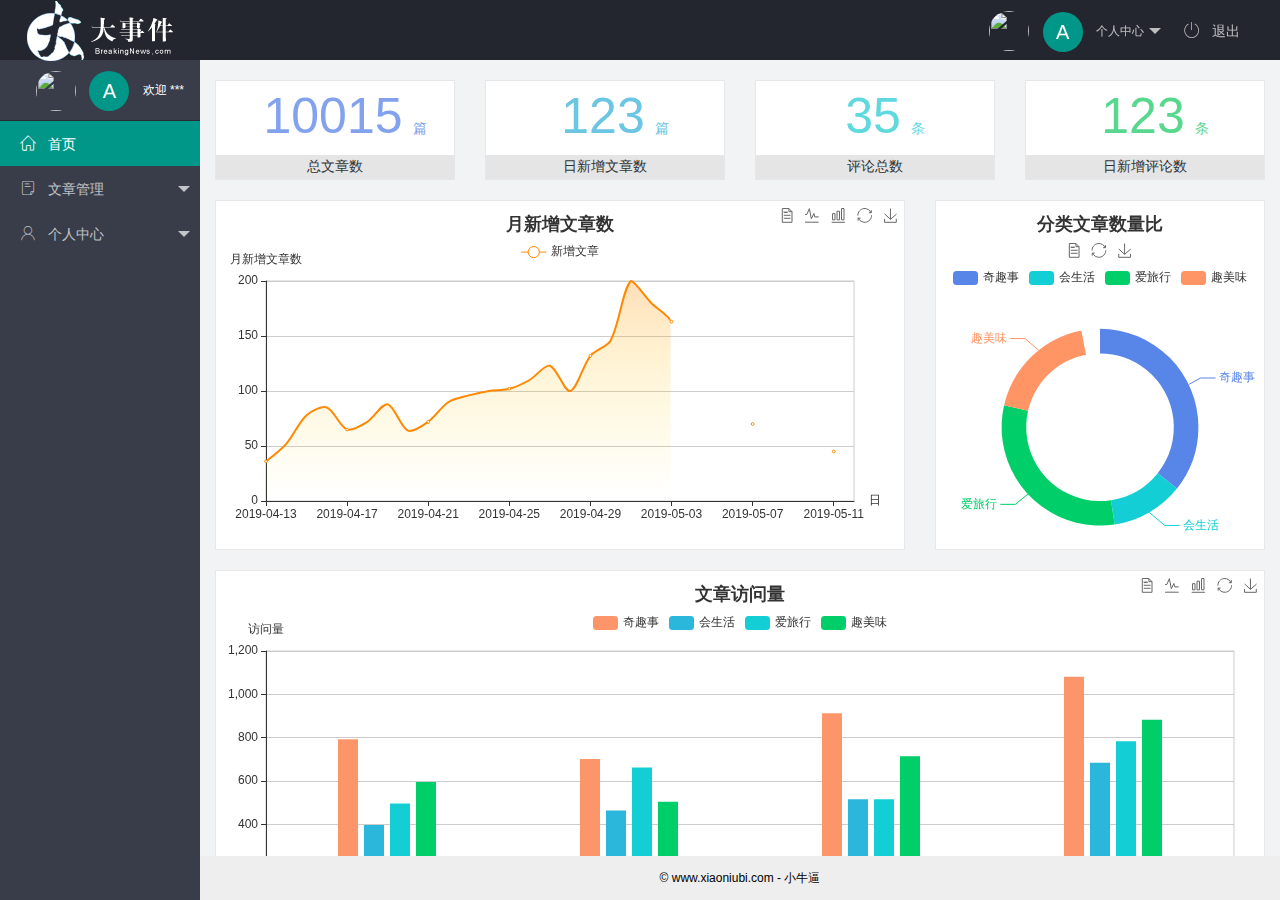
==== commit 692fcdeb: "完成个人中心功能的开发" ====
--- a/index.html
+++ b/index.html
@@ -1,7 +1,6 @@
 <!DOCTYPE html>
 <html lang="en">
-
-<head>
+  <head>
     <meta charset="UTF-8" />
     <meta name="viewport" content="width=device-width, initial-scale=1.0" />
     <title>后台主页</title>
@@ -10,88 +9,118 @@
     <!-- 导入第三方图标库 -->
     <link rel="stylesheet" href="/assets/fonts/iconfont.css" />
     <!-- 导入自己的css -->
-    <link rel="stylesheet" href="/assets/css/index.css">
-</head>
+    <link rel="stylesheet" href="/assets/css/index.css" />
+  </head>
 
-<body class="layui-layout-body">
+  <body class="layui-layout-body">
     <div class="layui-layout layui-layout-admin">
-        <div class="layui-header">
-            <div class="layui-logo">
-                <img src="/assets/images/logo.png" alt="" />
-            </div>
-            <!-- 头部区域（可配合layui已有的水平导航） -->
-            <ul class="layui-nav layui-layout-right">
-                <li class="layui-nav-item">
-                    <a href="javascript:;" class="userinfo">
-                        <img src="http://t.cn/RCzsdCq" class="layui-nav-img" />
-                        <span class="text-avatar">A</span>
-                        个人中心
-                    </a>
-                    <dl class="layui-nav-child">
-                        <dd><a href="">基本资料</a></dd>
-                        <dd><a href="">更换头像</a></dd>
-                        <dd><a href="">重置密码</a></dd>
-                    </dl>
-                </li>
-                <li class="layui-nav-item" id="btnLogout">
-                    <a href="javascript:;"><span class="iconfont icon-tuichu"></span>退出</a>
-                </li>
-            </ul>
+      <div class="layui-header">
+        <div class="layui-logo">
+          <img src="/assets/images/logo.png" alt="" />
         </div>
+        <!-- 头部区域（可配合layui已有的水平导航） -->
+        <ul class="layui-nav layui-layout-right">
+          <li class="layui-nav-item">
+            <a href="javascript:;" class="userinfo">
+              <img src="http://t.cn/RCzsdCq" class="layui-nav-img" />
+              <span class="text-avatar">A</span>
+              个人中心
+            </a>
+            <dl class="layui-nav-child">
+              <dd><a href="/user/user_info.html" target="fm">基本资料</a></dd>
+              <dd><a href="/user/user_avatar.html" target="fm">更换头像</a></dd>
+              <dd><a href="/user/user_pwd.html" target="fm">重置密码</a></dd>
+            </dl>
+          </li>
+          <li class="layui-nav-item" id="btnLogout">
+            <a href="javascript:;">
+              <span class="iconfont icon-tuichu"></span>
+              退出
+            </a>
+          </li>
+        </ul>
+      </div>
 
-        <div class="layui-side layui-bg-black">
-            <div class="layui-side-scroll">
-                <div class="userinfo">
-                    <img src="http://t.cn/RCzsdCq" class="layui-nav-img" />
-                    <span class="text-avatar">A</span>
-                    <span id="welcome">欢迎 ***</span>
-                </div>
-                <!-- 左侧导航区域（可配合layui已有的垂直导航） -->
-                <ul class="layui-nav layui-nav-tree" lay-shrink="all">
-                    <li class="layui-nav-item layui-this">
-                        <a href="/home/dashboard.html" target="fm"><span class="iconfont icon-home "></span>首页</a>
-                    </li>
-                    <li class="layui-nav-item">
-                        <a class="" href="javascript:;"><span class="iconfont icon-16"></span>文章管理</a>
-                        <dl class="layui-nav-child">
-                            <dd>
-                                <a href="javascript:;"><i class="layui-icon layui-icon-app"></i>文章类别</a>
-                            </dd>
-                            <dd>
-                                <a href="javascript:;"><i class="layui-icon layui-icon-app"></i>文章列表</a>
-                            </dd>
-                            <dd>
-                                <a href="javascript:;"><i class="layui-icon layui-icon-app"></i>发布文章</a>
-                            </dd>
-                        </dl>
-                    </li>
-                    <li class="layui-nav-item">
-                        <a href="javascript:;"><span class="iconfont icon-user"></span>个人中心</a>
-                        <dl class="layui-nav-child">
-                            <dd>
-                                <a href="javascript:;"><i class="layui-icon layui-icon-app"></i>基本资料</a>
-                            </dd>
-                            <dd>
-                                <a href="javascript:;"><i class="layui-icon layui-icon-app"></i>更换头像</a>
-                            </dd>
-                            <dd>
-                                <a href="javascript:;"><i class="layui-icon layui-icon-app"></i>重置密码</a>
-                            </dd>
-                        </dl>
-                    </li>
-                </ul>
-            </div>
+      <div class="layui-side layui-bg-black">
+        <div class="layui-side-scroll">
+          <div class="userinfo">
+            <img src="http://t.cn/RCzsdCq" class="layui-nav-img" />
+            <span class="text-avatar">A</span>
+            <span id="welcome">欢迎 ***</span>
+          </div>
+          <!-- 左侧导航区域（可配合layui已有的垂直导航） -->
+          <ul class="layui-nav layui-nav-tree" lay-shrink="all">
+            <li class="layui-nav-item layui-this">
+              <a href="/home/dashboard.html" target="fm">
+                <span class="iconfont icon-home"></span>
+                首页
+              </a>
+            </li>
+            <li class="layui-nav-item">
+              <a class="" href="javascript:;">
+                <span class="iconfont icon-16"></span>
+                文章管理
+              </a>
+              <dl class="layui-nav-child">
+                <dd>
+                  <a href="javascript:;">
+                    <i class="layui-icon layui-icon-app"></i>
+                    文章类别
+                  </a>
+                </dd>
+                <dd>
+                  <a href="javascript:;">
+                    <i class="layui-icon layui-icon-app"></i>
+                    文章列表
+                  </a>
+                </dd>
+                <dd>
+                  <a href="javascript:;">
+                    <i class="layui-icon layui-icon-app"></i>
+                    发布文章
+                  </a>
+                </dd>
+              </dl>
+            </li>
+            <li class="layui-nav-item">
+              <a href="javascript:;">
+                <span class="iconfont icon-user"></span>
+                个人中心
+              </a>
+              <dl class="layui-nav-child">
+                <dd>
+                  <a href="/user/user_info.html" target="fm">
+                    <i class="layui-icon layui-icon-app"></i>
+                    基本资料
+                  </a>
+                </dd>
+                <dd>
+                  <a href="/user/user_avatar.html" target="fm">
+                    <i class="layui-icon layui-icon-app"></i>
+                    更换头像
+                  </a>
+                </dd>
+                <dd>
+                  <a href="/user/user_pwd.html" target="fm">
+                    <i class="layui-icon layui-icon-app"></i>
+                    重置密码
+                  </a>
+                </dd>
+              </dl>
+            </li>
+          </ul>
         </div>
+      </div>
 
-        <div class="layui-body">
-            <!-- 内容主体区域 -->
-            <iframe name="fm" src="/home/dashboard.html" frameborder="0"></iframe>
-        </div>
+      <div class="layui-body">
+        <!-- 内容主体区域 -->
+        <iframe name="fm" src="/home/dashboard.html" frameborder="0"></iframe>
+      </div>
 
-        <div class="layui-footer">
-            <!-- 底部固定区域 -->
-            © www.xiaoniubi.com - 小牛逼
-        </div>
+      <div class="layui-footer">
+        <!-- 底部固定区域 -->
+        © www.xiaoniubi.com - 小牛逼
+      </div>
     </div>
     <!-- 导入 layui 的JS文件 -->
     <script src="/assets/lib/layui/layui.all.js"></script>
@@ -101,6 +130,5 @@
     <script src="/assets/js/baseAPI.js"></script>
     <!-- 导入自己的 js 文件 -->
     <script src="/assets/js/index.js"></script>
-</body>
-
-</html>+  </body>
+</html>
